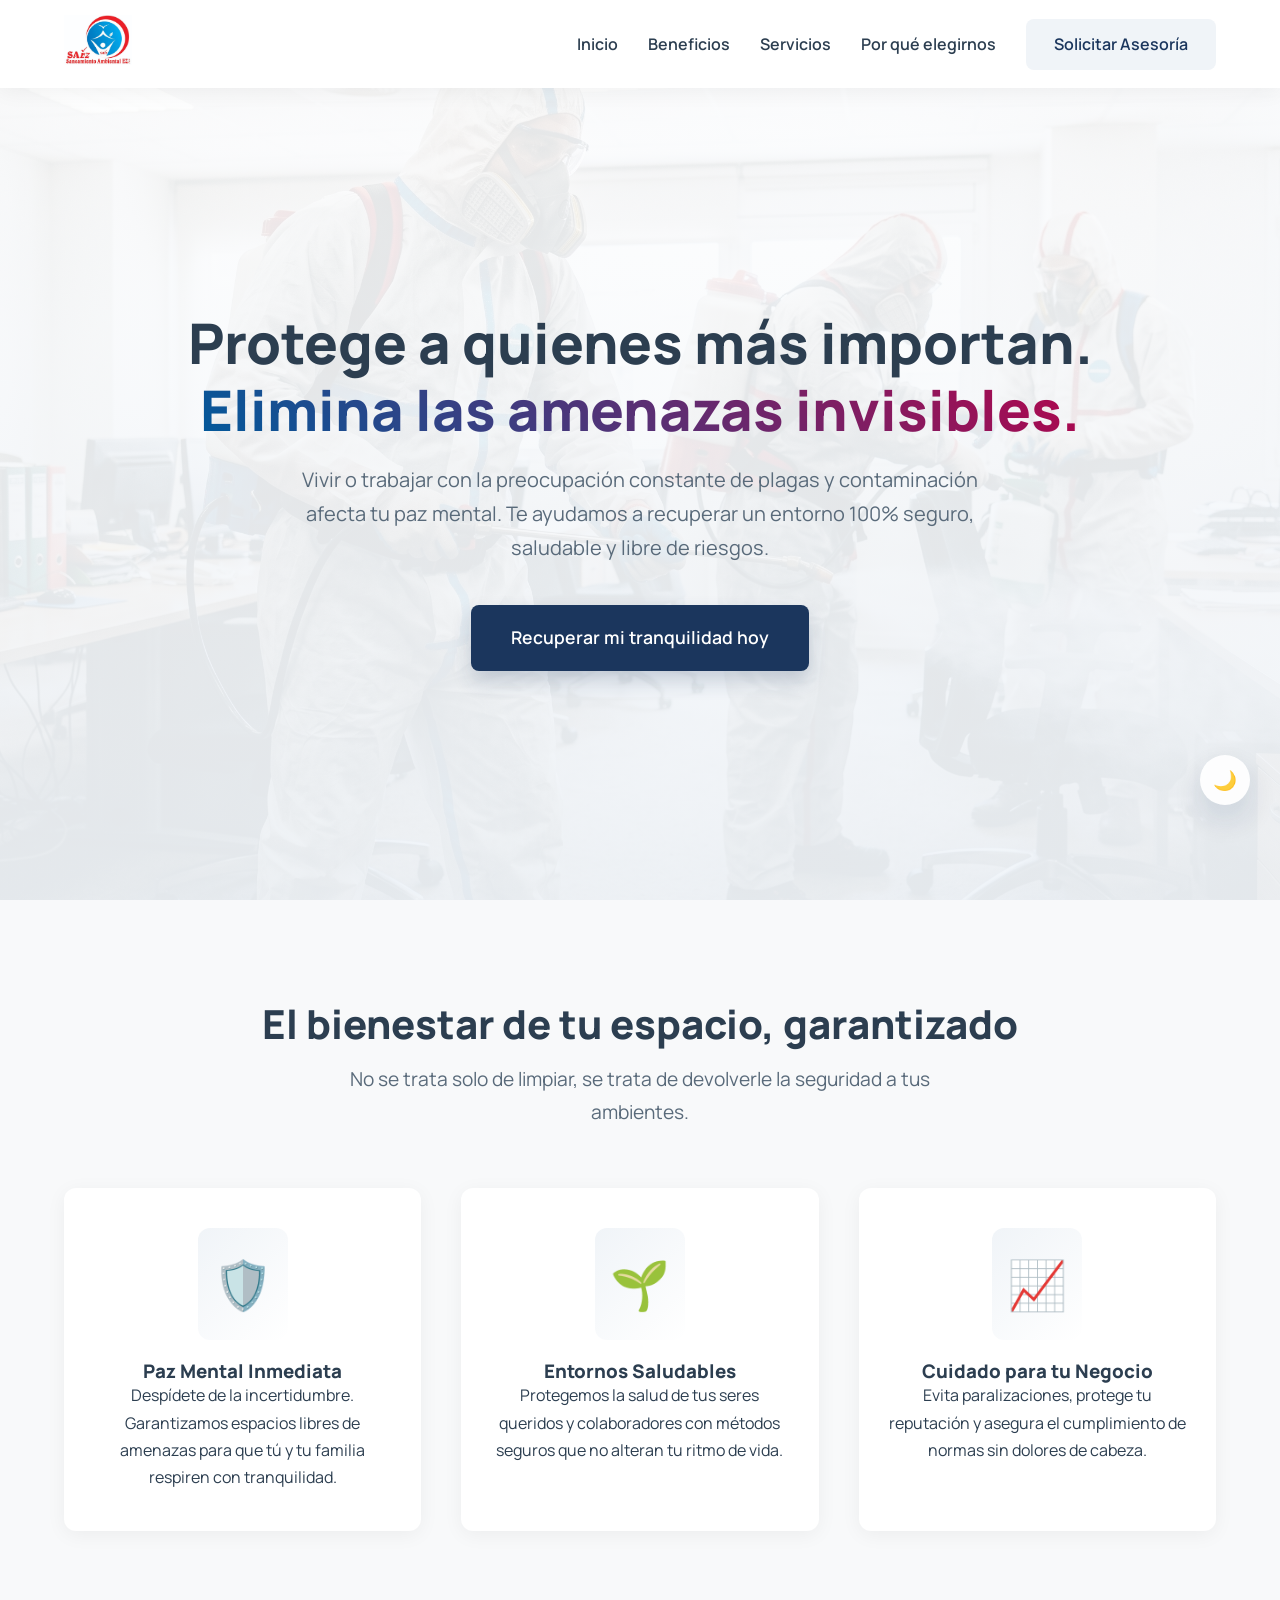
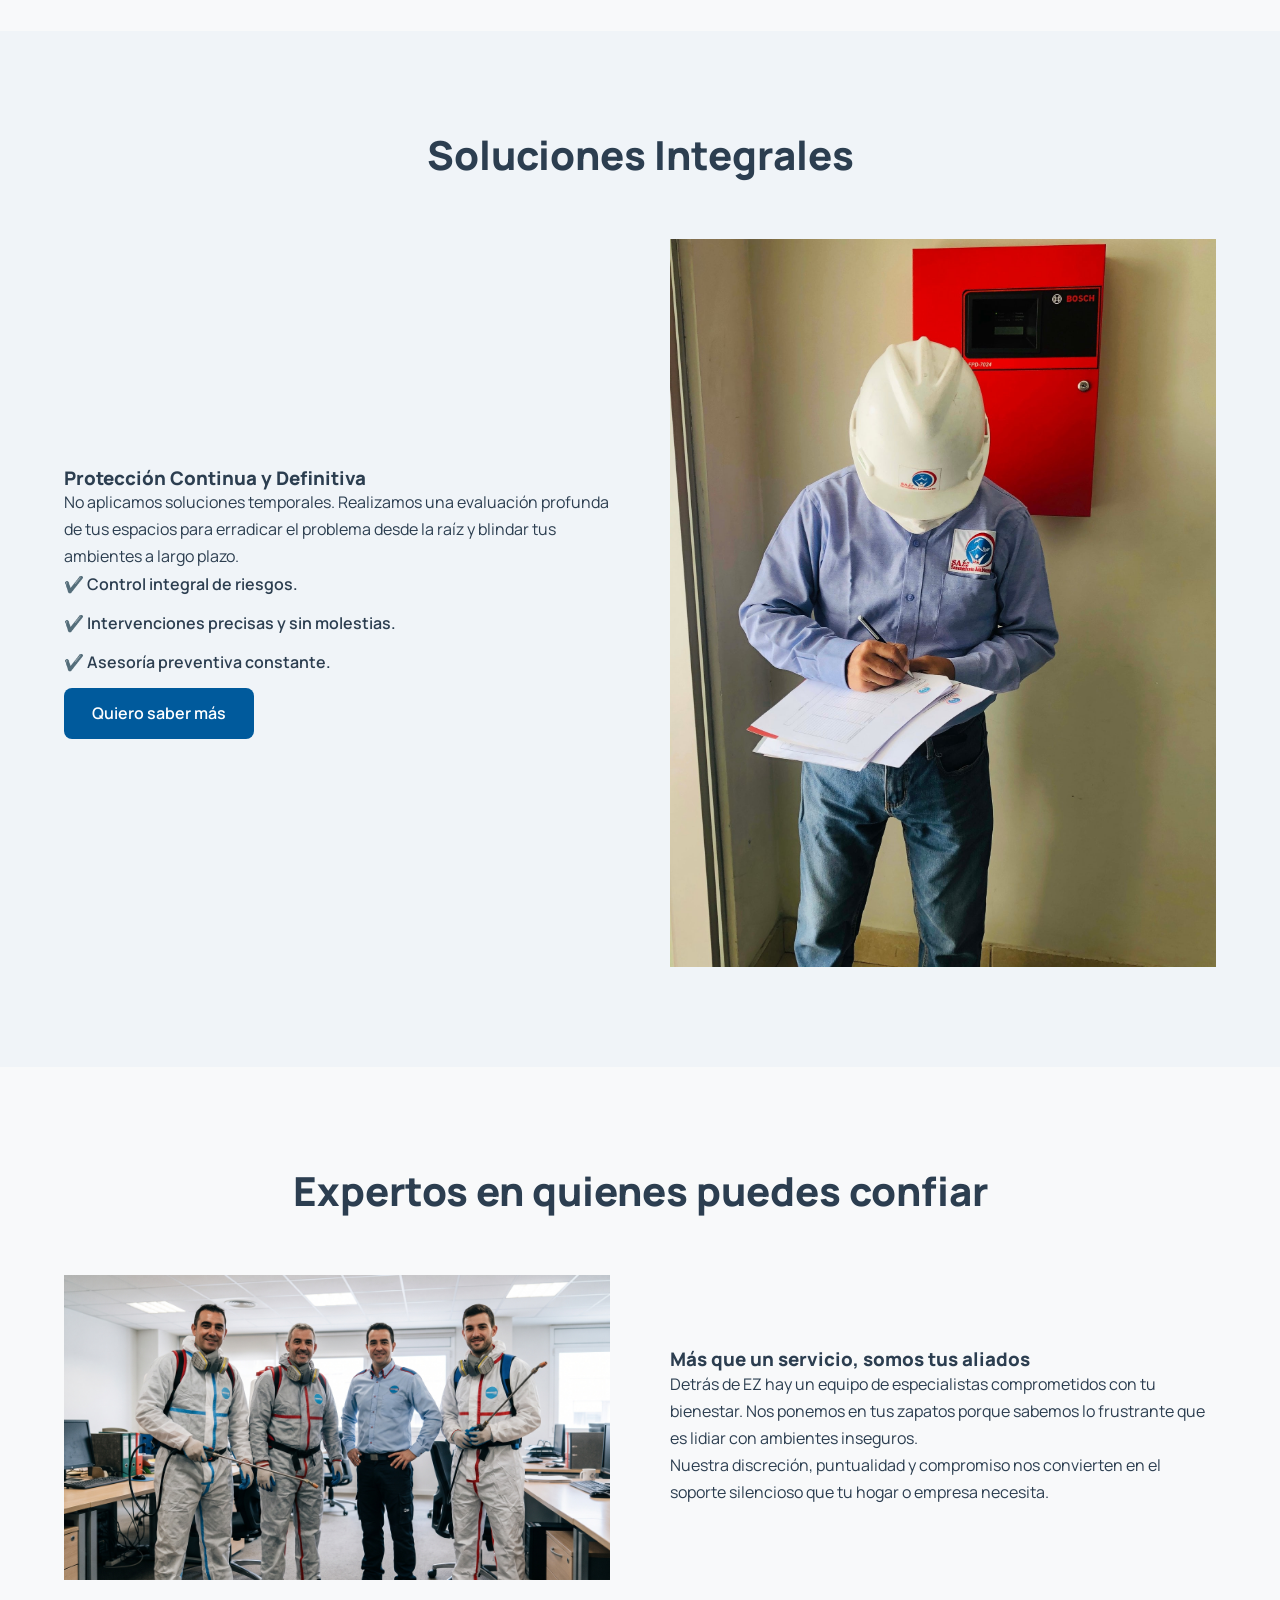
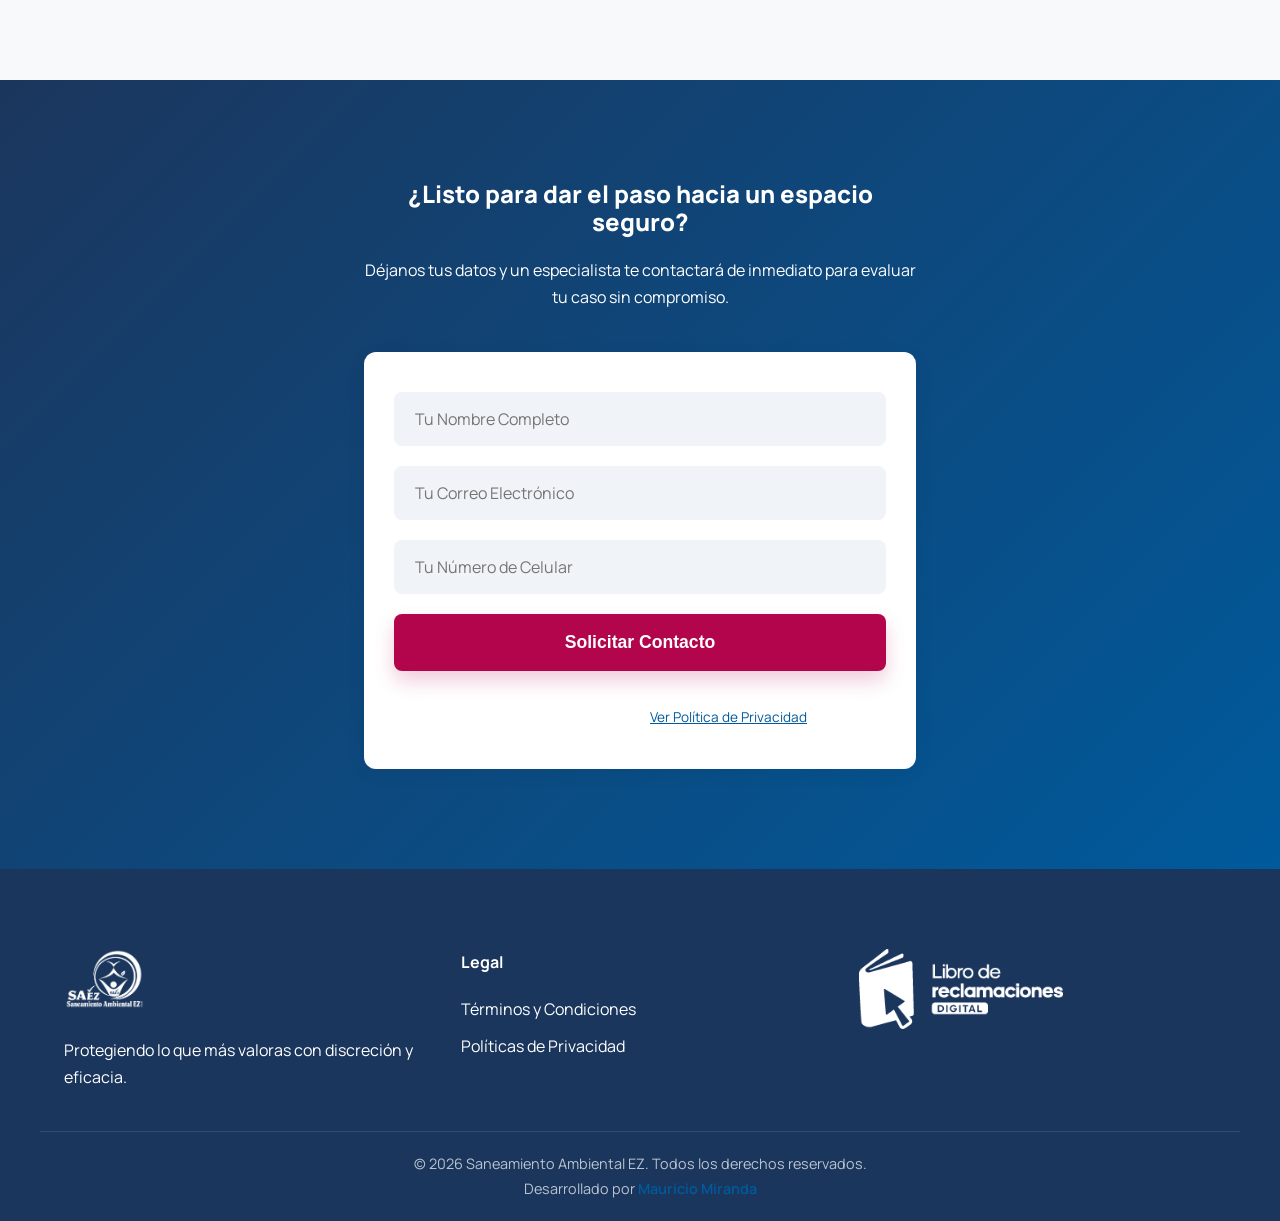
==== index.html @ 0774d2cd "Add files via upload" ====
<!DOCTYPE html>
<html lang="es">
<head>
    <meta charset="UTF-8">
    <meta name="viewport" content="width=device-width, initial-scale=1.0">
    <title>Saneamiento Ambiental EZ | Recupera tu tranquilidad</title>
    <link rel="stylesheet" href="css/styles.css">
    <link href="https://fonts.googleapis.com/css2?family=Manrope:wght@300;400;600;800&display=swap" rel="stylesheet">
</head>
<body>

    <!-- Navegación -->
    <nav class="navbar">
        <div class="nav-container">
            <a href="#inicio" class="logo">
                <img src="assets/img/src-saez-logo_default.png" alt="Saneamiento Ambiental EZ Logo" id="header-logo">
            </a>
            <ul class="nav-links">
                <li><a href="#inicio">Inicio</a></li>
                <li><a href="#beneficios">Beneficios</a></li>
                <li><a href="#servicios">Servicios</a></li>
                <li><a href="#nosotros">Por qué elegirnos</a></li>
                <li><a href="#contacto" class="btn btn-nav">Solicitar Asesoría</a></li>
            </ul>
        </div>
    </nav>

    <!-- Hero Section -->
    <header id="inicio" class="hero section-extended fade-in">
        <div class="hero-content text-center">
            <h1>Protege a quienes más importan.<br><span>Elimina las amenazas invisibles.</span></h1>
            <p>Vivir o trabajar con la preocupación constante de plagas y contaminación afecta tu paz mental. Te ayudamos a recuperar un entorno 100% seguro, saludable y libre de riesgos.</p>
            <a href="#contacto" class="btn btn-primary btn-large">Recuperar mi tranquilidad hoy</a>
        </div>
    </header>

    <!-- Beneficios (Problema a Anhelo) -->
    <section id="beneficios" class="section fade-in">
        <div class="container text-center">
            <h2 class="section-title">El bienestar de tu espacio, garantizado</h2>
            <p class="section-subtitle">No se trata solo de limpiar, se trata de devolverle la seguridad a tus ambientes.</p>
            <div class="grid-3">
                <div class="card card-hover">
                    <div class="card-icon gradient-bg">🛡️</div>
                    <h3>Paz Mental Inmediata</h3>
                    <p>Despídete de la incertidumbre. Garantizamos espacios libres de amenazas para que tú y tu familia respiren con tranquilidad.</p>
                </div>
                <div class="card card-hover">
                    <div class="card-icon gradient-bg">🌱</div>
                    <h3>Entornos Saludables</h3>
                    <p>Protegemos la salud de tus seres queridos y colaboradores con métodos seguros que no alteran tu ritmo de vida.</p>
                </div>
                <div class="card card-hover">
                    <div class="card-icon gradient-bg">📈</div>
                    <h3>Cuidado para tu Negocio</h3>
                    <p>Evita paralizaciones, protege tu reputación y asegura el cumplimiento de normas sin dolores de cabeza.</p>
                </div>
            </div>
        </div>
    </section>

    <!-- Servicios -->
    <section id="servicios" class="section bg-light fade-in">
        <div class="container">
            <h2 class="section-title text-center">Soluciones Integrales</h2>
            <div class="grid-2 align-center">
                <div class="service-text">
                    <h3>Protección Continua y Definitiva</h3>
                    <p>No aplicamos soluciones temporales. Realizamos una evaluación profunda de tus espacios para erradicar el problema desde la raíz y blindar tus ambientes a largo plazo.</p>
                    <ul class="check-list">
                        <li>✔️ Control integral de riesgos.</li>
                        <li>✔️ Intervenciones precisas y sin molestias.</li>
                        <li>✔️ Asesoría preventiva constante.</li>
                    </ul>
                    <a href="#contacto" class="btn btn-secondary">Quiero saber más</a>
                </div>
                <div class="service-image card-hover img-card">
                    <img src="assets/img/servicios-placeholder.jpg" alt="Imagen representativa de entornos seguros">
                </div>
            </div>
        </div>
    </section>

    <!-- Nosotros / Equipo -->
    <section id="nosotros" class="section fade-in">
        <div class="container">
            <h2 class="section-title text-center">Expertos en quienes puedes confiar</h2>
            <div class="grid-2 align-center reverse-mobile">
                <div class="team-image card-hover img-card">
                    <img src="assets/img/equipo-placeholder.jpg" alt="Equipo de expertos EZ">
                </div>
                <div class="team-text">
                    <h3>Más que un servicio, somos tus aliados</h3>
                    <p>Detrás de EZ hay un equipo de especialistas comprometidos con tu bienestar. Nos ponemos en tus zapatos porque sabemos lo frustrante que es lidiar con ambientes inseguros.</p>
                    <p>Nuestra discreción, puntualidad y compromiso nos convierten en el soporte silencioso que tu hogar o empresa necesita.</p>
                </div>
            </div>
        </div>
    </section>

    <!-- Contacto -->
    <section id="contacto" class="section section-extended gradient-primary text-light fade-in">
        <div class="container text-center contact-container">
            <h2>¿Listo para dar el paso hacia un espacio seguro?</h2>
            <p>Déjanos tus datos y un especialista te contactará de inmediato para evaluar tu caso sin compromiso.</p>
            <form class="contact-form card card-hover">
                <input type="text" placeholder="Tu Nombre Completo" required>
                <input type="email" placeholder="Tu Correo Electrónico" required>
                <input type="tel" placeholder="Tu Número de Celular" required>
                <button type="submit" class="btn btn-accent btn-large w-100">Solicitar Contacto</button>
                <p class="form-disclaimer">Tus datos están protegidos. <a href="#" id="open-privacy">Ver Política de Privacidad</a></p>
            </form>
        </div>
    </section>

    <!-- Footer -->
    <footer class="footer section-extended">
        <div class="container footer-grid">
            <div class="footer-brand">
                <img src="assets/img/src-saez-logo_mono.png" alt="Saneamiento Ambiental EZ Logo Mono" class="footer-logo">
                <p>Protegiendo lo que más valoras con discreción y eficacia.</p>
            </div>
            <div class="footer-links">
                <h4>Legal</h4>
                <ul>
                    <li><a href="terminos.html">Términos y Condiciones</a></li>
                    <li><a href="privacidad.html">Políticas de Privacidad</a></li>
                </ul>
            </div>
            <div class="footer-claims">
                <a href="reclamaciones.html">
                    <img src="assets/img/src-libro-reclamaciones-logo.png" alt="Libro de Reclamaciones" class="libro-logo">
                </a>
            </div>
        </div>
        <div class="footer-bottom">
            <p>&copy; 2026 Saneamiento Ambiental EZ. Todos los derechos reservados.</p>
            <p class="developer">Desarrollado por <a href="https://linktr.ee/mau.mibranda" target="_blank">Mauricio Miranda</a></p>
        </div>
    </footer>

    <!-- Controles flotantes -->
    <div class="floating-controls">
        <button id="theme-toggle" class="float-btn" title="Cambiar modo oscuro/claro">🌙</button>
        <button id="scroll-top" class="float-btn" title="Volver arriba">⬆️</button>
    </div>

    <!-- Modal Privacidad -->
    <div id="privacy-modal" class="modal">
        <div class="modal-content card">
            <span class="close-modal">&times;</span>
            <h2>Uso de Datos Personales</h2>
            <p>En cumplimiento de la Ley N° 29733, Ley de Protección de Datos Personales, te informamos que los datos suministrados en esta web serán tratados con absoluta confidencialidad y utilizados exclusivamente para gestionar tu solicitud de servicio, contactarte y brindarte asesoría relacionada con nuestros servicios de saneamiento.</p>
            <p>No compartiremos tu información con terceros sin tu consentimiento.</p>
            <button class="btn btn-primary close-modal-btn">Entendido</button>
        </div>
    </div>

    <script src="js/script.js"></script>
</body>
</html>
---- css/styles.css ----
/* Variables (Arquitectura y Espacios) */
:root {
    --primary: #1B365D;
    --secondary: #005A9C;
    --accent: #B2054C;
    
    --bg-body: #F8F9FA;
    --bg-surface: #FFFFFF;
    --bg-light: #F0F4F8;
    
    --text-main: #2C3E50;
    --text-muted: #596A7A;
    --text-light: #FFFFFF;
    
    --shadow-soft: 0 4px 20px rgba(0, 0, 0, 0.05);
    --shadow-hover: 0 15px 35px rgba(27, 54, 93, 0.15);
    
    --radius: 12px;
    --transition: all 0.3s cubic-bezier(0.25, 0.8, 0.25, 1);
}

/* Modo Oscuro */
body.dark-theme {
    --bg-body: #0B192C;
    --bg-surface: #122846;
    --bg-light: #061121;
    
    --text-main: #E2E8F0;
    --text-muted: #A0AAB2;
    
    --shadow-soft: 0 4px 20px rgba(0, 0, 0, 0.3);
    --shadow-hover: 0 15px 35px rgba(0, 90, 156, 0.2);
}

/* Base */
* {
    margin: 0;
    padding: 0;
    box-sizing: border-box;
}

body {
    font-family: 'Manrope', sans-serif;
    background-color: var(--bg-body);
    color: var(--text-main);
    line-height: 1.7;
    scroll-behavior: smooth;
    transition: background-color var(--transition), color var(--transition);
}

a { text-decoration: none; color: inherit; }
ul { list-style: none; }

/* Tipografía */
h1, h2, h3 { color: var(--text-main); font-weight: 800; line-height: 1.2; }
body.dark-theme h1, body.dark-theme h2, body.dark-theme h3 { color: var(--text-light); }

.text-center { text-align: center; }
.text-light h2, .text-light p { color: var(--text-light); }
.mt-4 { margin-top: 2rem; }

/* Layout y Espacios (Estilo arquitectónico) */
.container {
    max-width: 1200px;
    margin: 0 auto;
    padding: 0 24px;
}
.section { padding: 100px 0; }
.section-extended { width: 100%; }

/* Grid Systems */
.grid-3 { display: grid; grid-template-columns: repeat(auto-fit, minmax(300px, 1fr)); gap: 40px; margin-top: 60px; }
.grid-2 { display: grid; grid-template-columns: 1fr 1fr; gap: 60px; margin-top: 60px; }
.align-center { align-items: center; }

/* Componentes */
.card {
    background: var(--bg-surface);
    border-radius: var(--radius);
    padding: 40px 30px;
    box-shadow: var(--shadow-soft);
    border: none; /* No outlined boxes */
    transition: var(--transition);
}
.card-hover:hover { box-shadow: var(--shadow-hover); transform: translateY(-5px); }

.img-card { padding: 0; overflow: hidden; }
.img-card img { width: 100%; height: 100%; object-fit: cover; display: block; transition: transform 0.5s ease; }
.img-card:hover img { transform: scale(1.05); }

/* Navegación */
.navbar {
    position: fixed;
    top: 0; left: 0; right: 0;
    background: var(--bg-surface);
    box-shadow: var(--shadow-soft);
    z-index: 1000;
    transition: var(--transition);
    padding: 15px 0;
}
.navbar.relative-nav { position: relative; box-shadow: none; border-bottom: 1px solid rgba(0,0,0,0.05); }
body.dark-theme .navbar.relative-nav { border-bottom: 1px solid rgba(255,255,255,0.05); }

.nav-container {
    max-width: 1200px;
    margin: 0 auto;
    padding: 0 24px;
    display: flex;
    justify-content: space-between;
    align-items: center;
}
.logo img { height: 50px; transition: var(--transition); }
.nav-links { display: flex; align-items: center; gap: 30px; font-weight: 600; }
.nav-links a:hover { color: var(--secondary); }

/* Botones */
.btn {
    display: inline-block;
    padding: 12px 28px;
    border-radius: 8px;
    font-weight: 600;
    cursor: pointer;
    border: none;
    transition: var(--transition);
    text-align: center;
}
.btn-large { padding: 18px 40px; font-size: 1.1rem; }
.btn-primary { background: var(--primary); color: white; box-shadow: 0 10px 20px rgba(27, 54, 93, 0.2); }
.btn-secondary { background: var(--secondary); color: white; }
.btn-accent { background: var(--accent); color: white; box-shadow: 0 10px 20px rgba(178, 5, 76, 0.2); }
.btn-nav { background: var(--bg-light); color: var(--primary); }

.btn:hover { transform: translateY(-2px); box-shadow: var(--shadow-hover); filter: brightness(1.1); }
.w-100 { width: 100%; }

/* Degradados */
.gradient-primary { background: linear-gradient(135deg, var(--primary) 0%, var(--secondary) 100%); }
.gradient-bg { background: linear-gradient(135deg, var(--bg-light) 0%, var(--bg-surface) 100%); }
body.dark-theme .gradient-primary { background: linear-gradient(135deg, #05101E 0%, var(--primary) 100%); }

/* Hero */
.hero {
    min-height: 100vh;
    display: flex;
    align-items: center;
    justify-content: center;
    padding-top: 80px;
    background: linear-gradient(rgba(255,255,255,0.9), rgba(240,244,248,0.95)), url('../assets/img/hero-bg.jpg') center/cover;
}
body.dark-theme .hero {
    background: linear-gradient(rgba(11,25,44,0.9), rgba(6,17,33,0.95)), url('../assets/img/hero-bg.jpg') center/cover;
}
.hero-content h1 { font-size: 3.5rem; margin-bottom: 20px; }
.hero-content h1 span { color: var(--secondary); background: -webkit-linear-gradient(45deg, var(--secondary), var(--accent)); -webkit-background-clip: text; -webkit-text-fill-color: transparent; }
.hero-content p { font-size: 1.25rem; max-width: 700px; margin: 0 auto 40px auto; color: var(--text-muted); }

/* Utilidades varias */
.section-title { font-size: 2.5rem; margin-bottom: 15px; }
.section-subtitle { font-size: 1.2rem; color: var(--text-muted); max-width: 600px; margin: 0 auto; }
.bg-light { background-color: var(--bg-light); }

.card-icon { font-size: 3rem; margin-bottom: 20px; display: inline-block; padding: 15px; border-radius: 12px; }
.check-list li { margin-bottom: 12px; font-weight: 600; color: var(--text-main); }

/* Contact Form */
.contact-container { max-width: 600px; margin: 0 auto; }
.contact-container h2 { margin-bottom: 20px; }
.contact-container p { margin-bottom: 40px; }
.contact-form { display: flex; flex-direction: column; gap: 20px; }
input, select, textarea {
    width: 100%; padding: 15px 20px;
    border: 1px solid transparent; border-radius: 8px;
    background: var(--bg-light); color: var(--text-main);
    font-family: inherit; font-size: 1rem;
    transition: var(--transition);
}
input:focus, select:focus, textarea:focus { outline: none; border-color: var(--secondary); background: var(--bg-surface); box-shadow: 0 0 0 4px rgba(0,90,156,0.1); }
.form-disclaimer { font-size: 0.85rem; color: var(--text-muted); margin-top: 15px !important; margin-bottom: 0 !important; }
.form-disclaimer a { color: var(--secondary); text-decoration: underline; }

/* Formularios Específicos */
.claim-form { max-width: 800px; margin: 0 auto; }
.form-grid { display: grid; grid-template-columns: 1fr 1fr; gap: 20px; margin-bottom: 30px; }
.full-width { grid-column: 1 / -1; }
.radio-label { display: flex; align-items: center; gap: 10px; cursor: pointer; }
.radio-label input { width: auto; }

/* Footer */
.footer { background-color: var(--primary); color: white; padding: 80px 0 20px 0; }
body.dark-theme .footer { background-color: #05101E; }
.footer-grid { display: grid; grid-template-columns: repeat(auto-fit, minmax(250px, 1fr)); gap: 40px; border-bottom: 1px solid rgba(255,255,255,0.1); padding-bottom: 40px; margin-bottom: 20px; }
.footer-logo { max-height: 60px; margin-bottom: 20px; filter: brightness(0) invert(1); } /* Fuerzo el monocromático a blanco si es necesario o uso el provisto */
.libro-logo { max-height: 80px; transition: var(--transition); }
.libro-logo:hover { transform: scale(1.05); }
.footer-links h4 { margin-bottom: 20px; color: white; }
.footer-links ul li { margin-bottom: 10px; }
.footer-links a:hover { color: var(--accent); }
.footer-bottom { text-align: center; font-size: 0.9rem; color: rgba(255,255,255,0.7); }
.developer a { color: var(--secondary); font-weight: 600; }
.developer a:hover { color: white; }

/* Botones flotantes */
.floating-controls { position: fixed; bottom: 30px; right: 30px; display: flex; flex-direction: column; gap: 15px; z-index: 1001; }
.float-btn { width: 50px; height: 50px; border-radius: 50%; border: none; background: var(--bg-surface); color: var(--text-main); font-size: 1.2rem; cursor: pointer; box-shadow: var(--shadow-hover); transition: var(--transition); display: flex; align-items: center; justify-content: center; opacity: 0.9; }
.float-btn:hover { opacity: 1; transform: scale(1.1); background: var(--secondary); color: white; }
#scroll-top { opacity: 0; pointer-events: none; }
#scroll-top.visible { opacity: 0.9; pointer-events: auto; }

/* Modal */
.modal { display: none; position: fixed; top: 0; left: 0; width: 100%; height: 100%; background: rgba(0,0,0,0.6); z-index: 2000; align-items: center; justify-content: center; backdrop-filter: blur(5px); }
.modal.active { display: flex; animation: fadeIn 0.3s ease; }
.modal-content { position: relative; max-width: 600px; width: 90%; margin: 20px; }
.close-modal { position: absolute; top: 20px; right: 25px; font-size: 1.5rem; font-weight: bold; cursor: pointer; color: var(--text-muted); transition: var(--transition); }
.close-modal:hover { color: var(--accent); }
.modal-content h2 { margin-bottom: 15px; }
.modal-content p { margin-bottom: 15px; font-size: 0.95rem; }
.close-modal-btn { margin-top: 15px; }

/* Animaciones */
.fade-in { opacity: 0; transform: translateY(30px); transition: opacity 0.8s ease, transform 0.8s ease; }
.fade-in.visible { opacity: 1; transform: translateY(0); }
@keyframes fadeIn { from { opacity: 0; } to { opacity: 1; } }

/* Legal Content */
.legal-content h1 { margin-bottom: 10px; }
.legal-content > p:first-of-type { color: var(--text-muted); margin-bottom: 40px; }
.legal-content h3 { margin: 30px 0 15px 0; color: var(--secondary); }
.legal-content p { margin-bottom: 15px; }

/* Responsive */
@media (max-width: 768px) {
    .nav-links { display: none; } /* En un escenario real llevaría menú hamburguesa */
    .hero-content h1 { font-size: 2.5rem; }
    .grid-2, .grid-3 { grid-template-columns: 1fr; gap: 40px; }
    .reverse-mobile { display: flex; flex-direction: column-reverse; }
    .section { padding: 60px 0; }
    .form-grid { grid-template-columns: 1fr; }
}
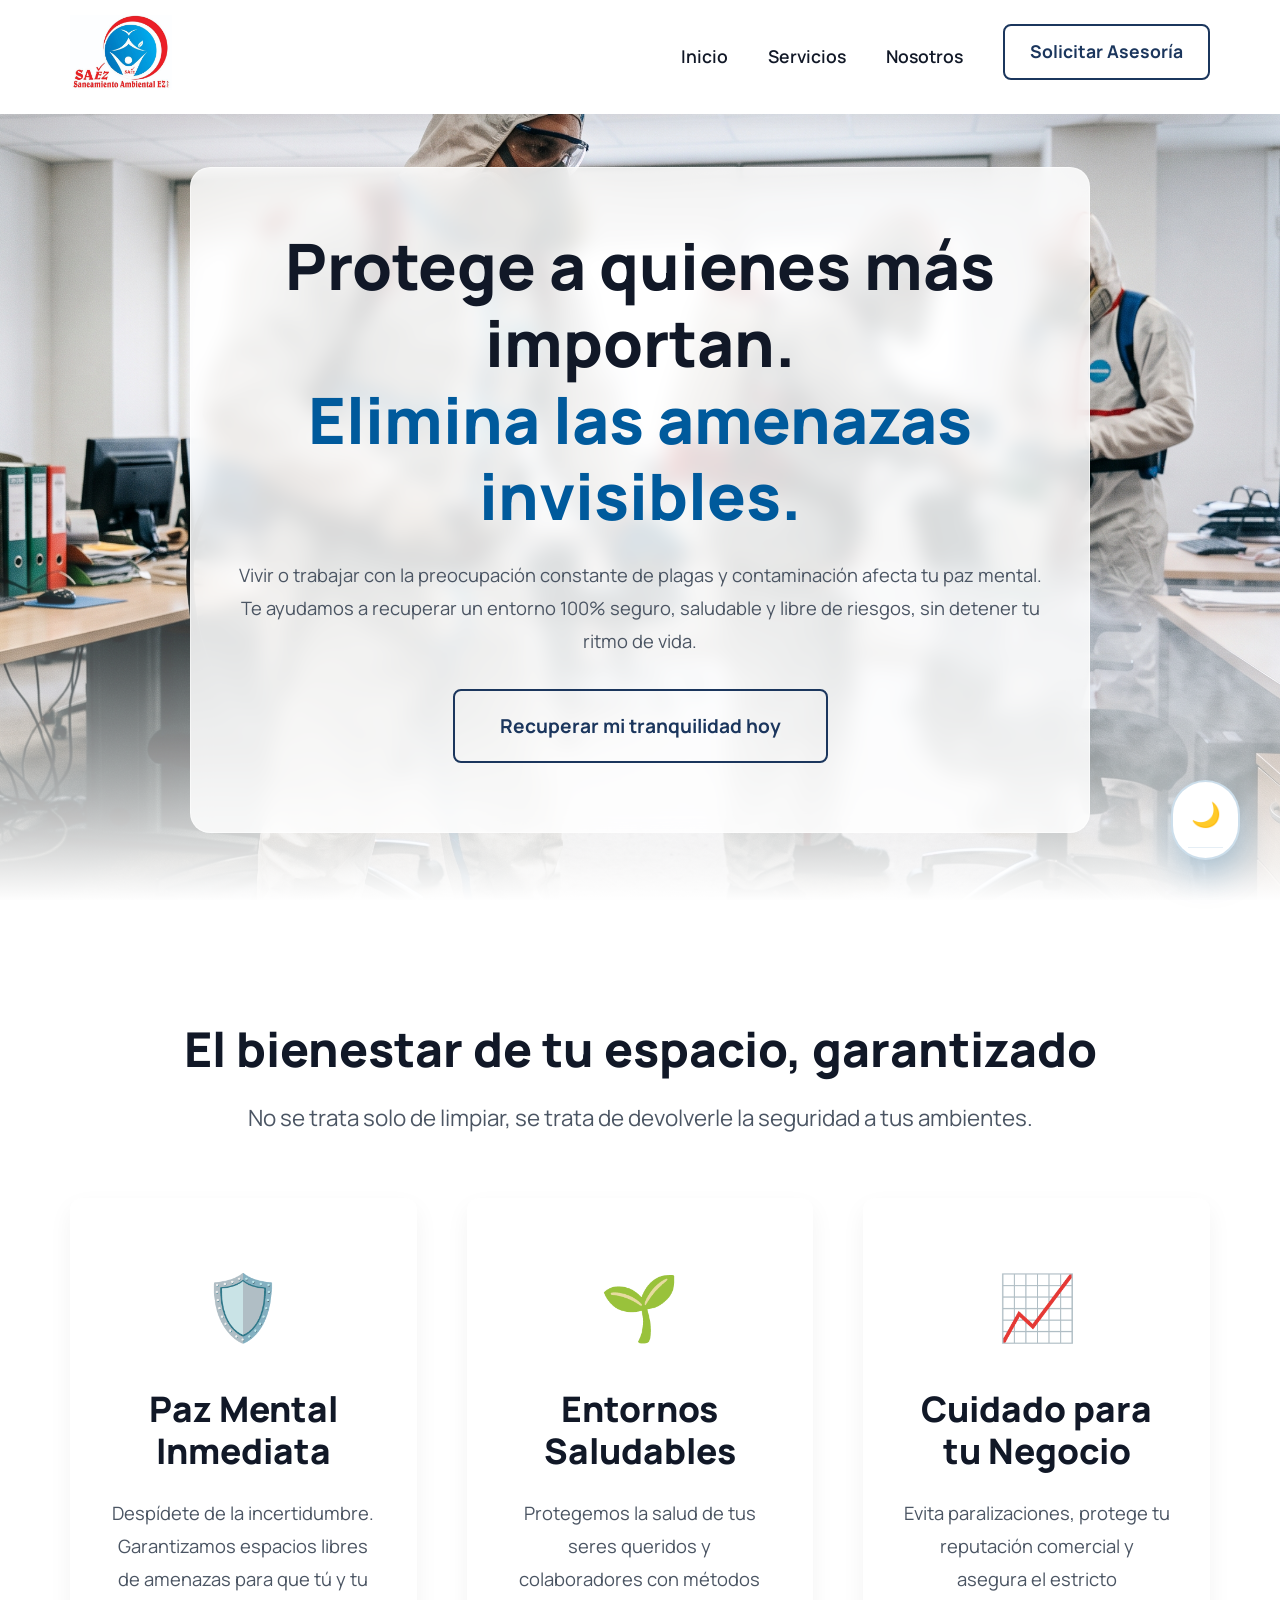
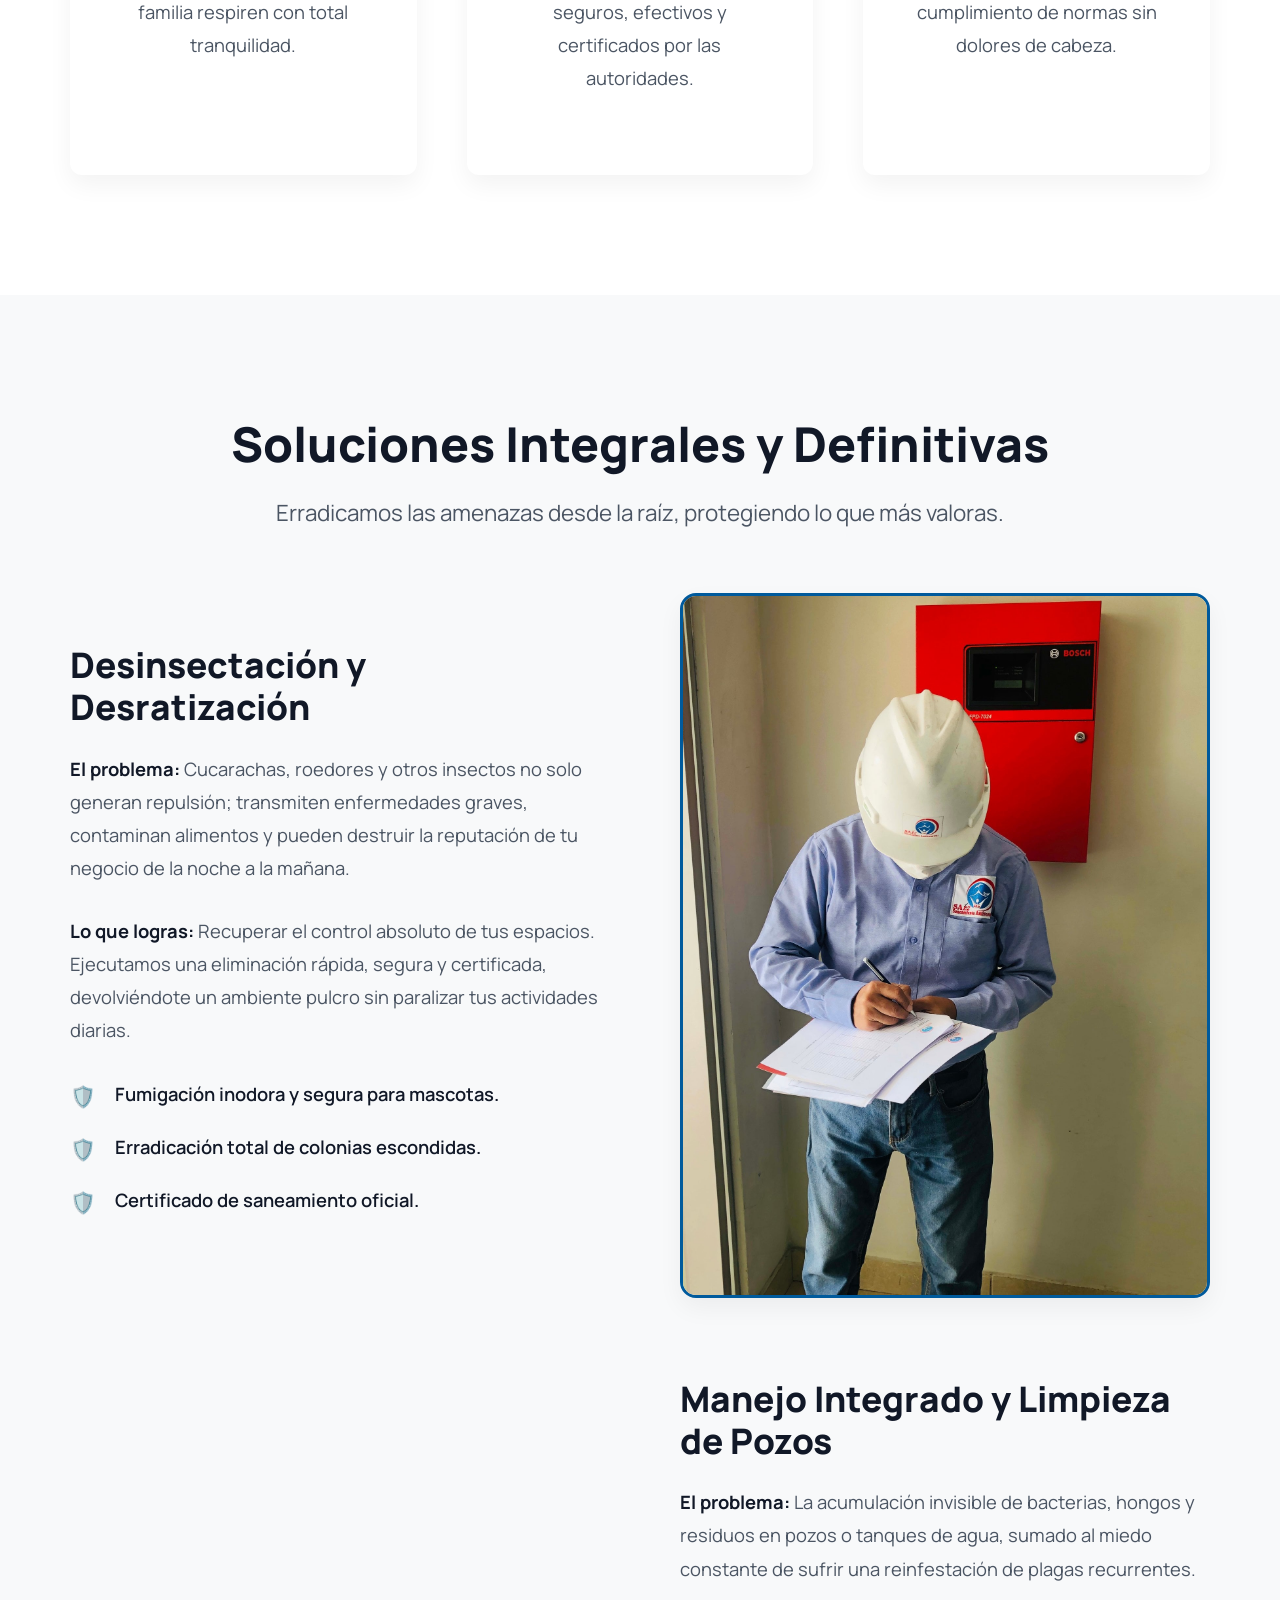
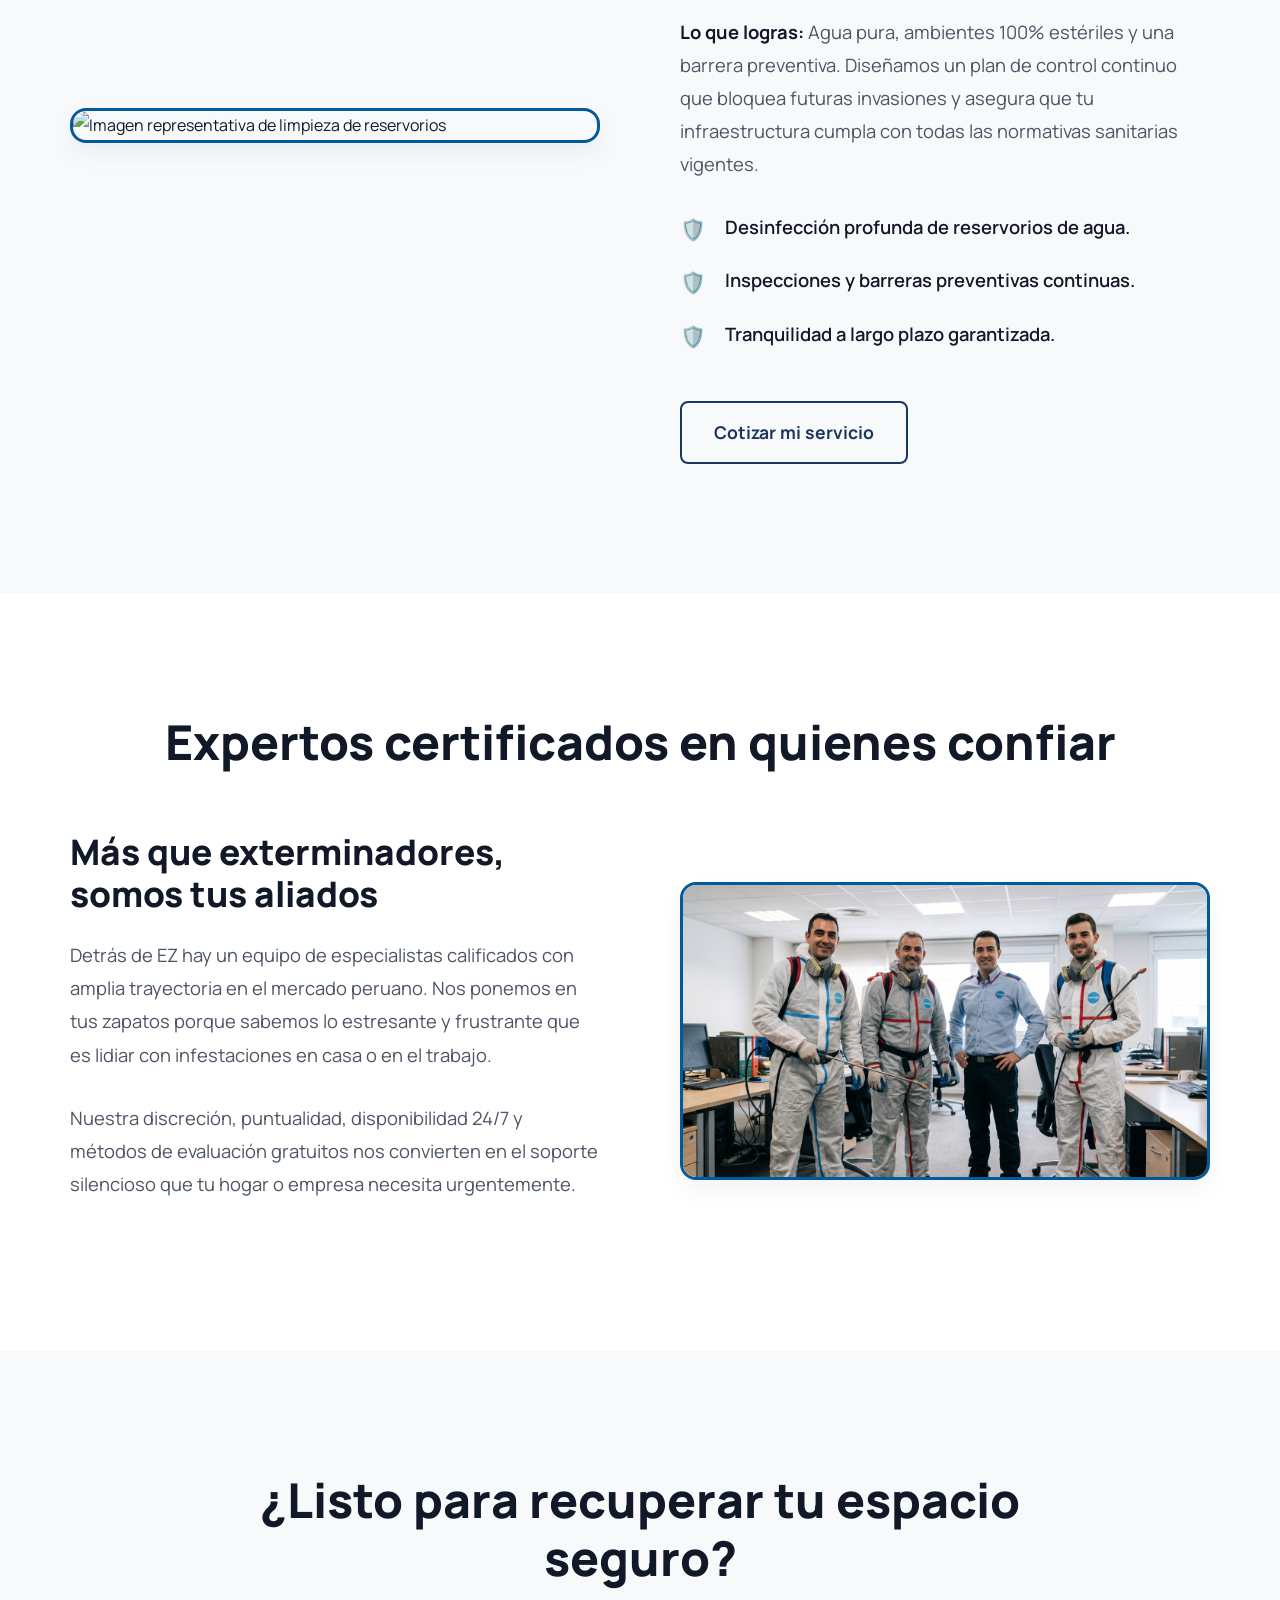
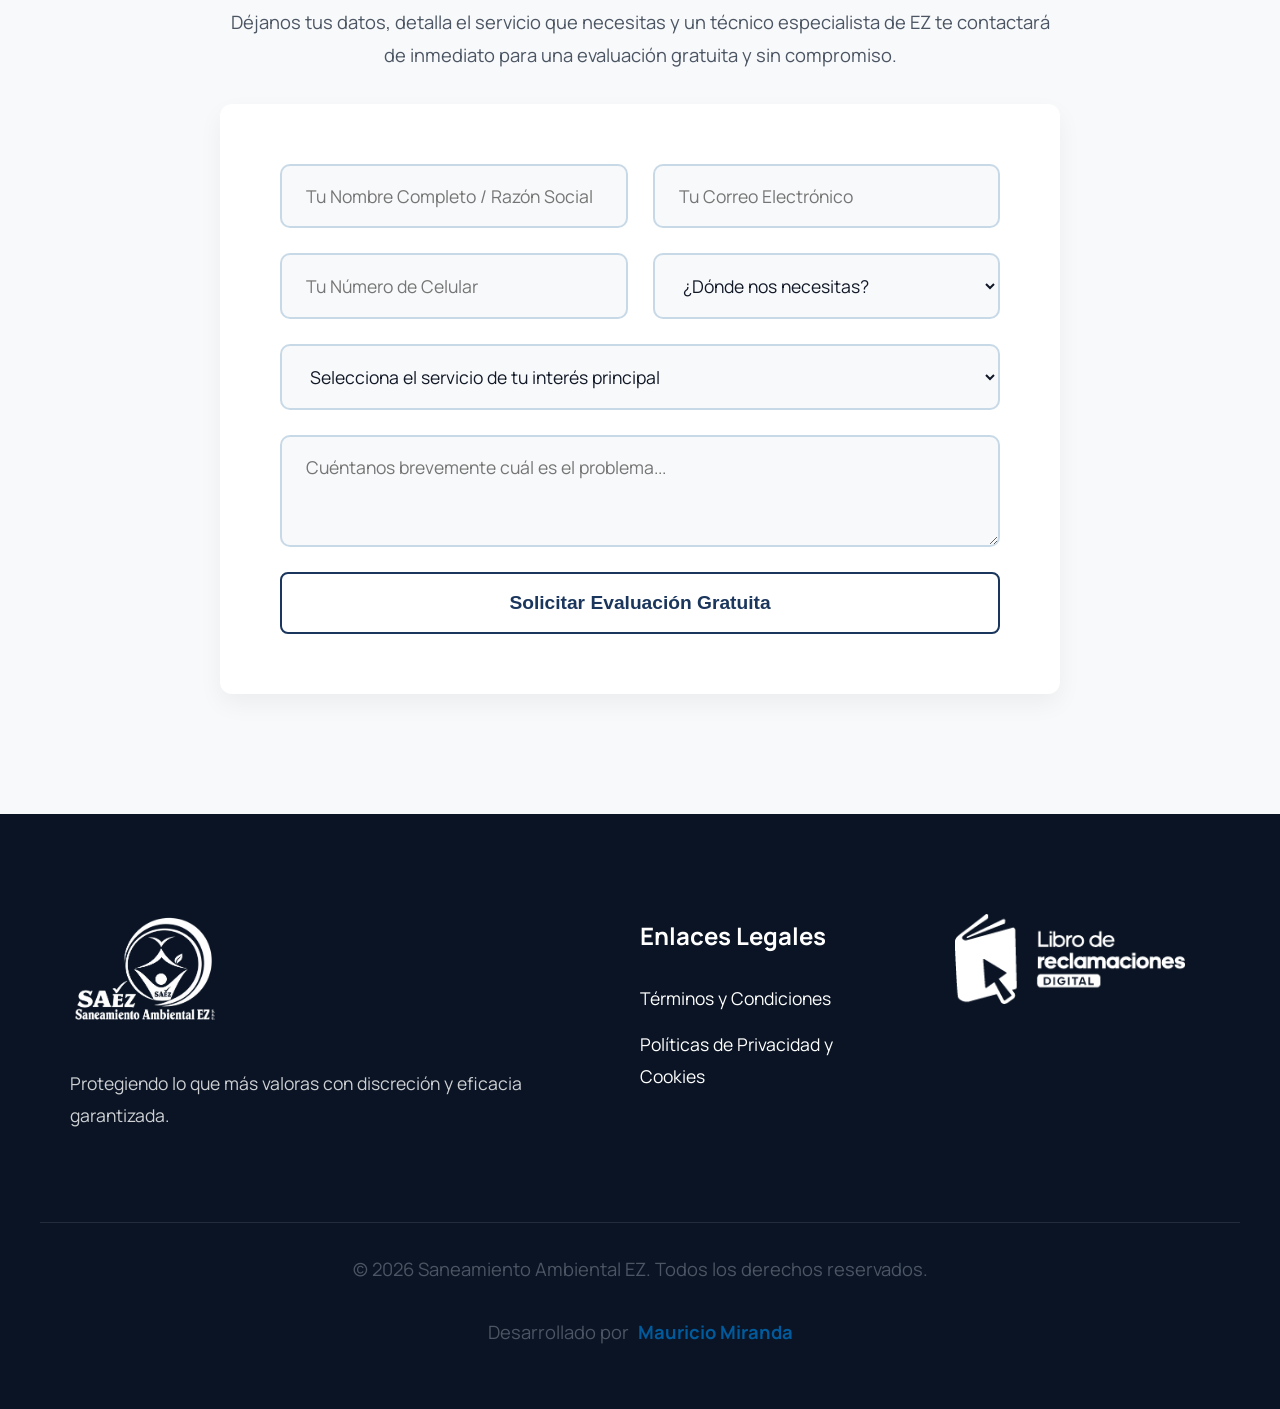
==== commit 24fac36f: "Add files via upload" ====
--- a/index.html
+++ b/index.html
@@ -17,9 +17,8 @@
             </a>
             <ul class="nav-links">
                 <li><a href="#inicio">Inicio</a></li>
-                <li><a href="#beneficios">Beneficios</a></li>
                 <li><a href="#servicios">Servicios</a></li>
-                <li><a href="#nosotros">Por qué elegirnos</a></li>
+                <li><a href="#nosotros">Nosotros</a></li>
                 <li><a href="#contacto" class="btn btn-nav">Solicitar Asesoría</a></li>
             </ul>
         </div>
@@ -29,7 +28,7 @@
     <header id="inicio" class="hero section-extended fade-in">
         <div class="hero-content text-center">
             <h1>Protege a quienes más importan.<br><span>Elimina las amenazas invisibles.</span></h1>
-            <p>Vivir o trabajar con la preocupación constante de plagas y contaminación afecta tu paz mental. Te ayudamos a recuperar un entorno 100% seguro, saludable y libre de riesgos.</p>
+            <p>Vivir o trabajar con la preocupación constante de plagas y contaminación afecta tu paz mental. Te ayudamos a recuperar un entorno 100% seguro, saludable y libre de riesgos, sin detener tu ritmo de vida.</p>
             <a href="#contacto" class="btn btn-primary btn-large">Recuperar mi tranquilidad hoy</a>
         </div>
     </header>
@@ -41,41 +40,60 @@
             <p class="section-subtitle">No se trata solo de limpiar, se trata de devolverle la seguridad a tus ambientes.</p>
             <div class="grid-3">
                 <div class="card card-hover">
-                    <div class="card-icon gradient-bg">🛡️</div>
+                    <div class="card-icon">🛡️</div>
                     <h3>Paz Mental Inmediata</h3>
-                    <p>Despídete de la incertidumbre. Garantizamos espacios libres de amenazas para que tú y tu familia respiren con tranquilidad.</p>
+                    <p>Despídete de la incertidumbre. Garantizamos espacios libres de amenazas para que tú y tu familia respiren con total tranquilidad.</p>
                 </div>
                 <div class="card card-hover">
-                    <div class="card-icon gradient-bg">🌱</div>
+                    <div class="card-icon">🌱</div>
                     <h3>Entornos Saludables</h3>
-                    <p>Protegemos la salud de tus seres queridos y colaboradores con métodos seguros que no alteran tu ritmo de vida.</p>
+                    <p>Protegemos la salud de tus seres queridos y colaboradores con métodos seguros, efectivos y certificados por las autoridades.</p>
                 </div>
                 <div class="card card-hover">
-                    <div class="card-icon gradient-bg">📈</div>
+                    <div class="card-icon">📈</div>
                     <h3>Cuidado para tu Negocio</h3>
-                    <p>Evita paralizaciones, protege tu reputación y asegura el cumplimiento de normas sin dolores de cabeza.</p>
+                    <p>Evita paralizaciones, protege tu reputación comercial y asegura el estricto cumplimiento de normas sin dolores de cabeza.</p>
                 </div>
             </div>
         </div>
     </section>
 
-    <!-- Servicios -->
+    <!-- Servicios Reescritos -->
     <section id="servicios" class="section bg-light fade-in">
         <div class="container">
-            <h2 class="section-title text-center">Soluciones Integrales</h2>
+            <h2 class="section-title text-center">Soluciones Integrales y Definitivas</h2>
+            <p class="section-subtitle text-center" style="margin-bottom: 3rem;">Erradicamos las amenazas desde la raíz, protegiendo lo que más valoras.</p>
+            
             <div class="grid-2 align-center">
                 <div class="service-text">
-                    <h3>Protección Continua y Definitiva</h3>
-                    <p>No aplicamos soluciones temporales. Realizamos una evaluación profunda de tus espacios para erradicar el problema desde la raíz y blindar tus ambientes a largo plazo.</p>
+                    <h3>Desinsectación y Desratización</h3>
+                    <p><strong>El problema:</strong> Cucarachas, roedores y otros insectos no solo generan repulsión; transmiten enfermedades graves, contaminan alimentos y pueden destruir la reputación de tu negocio de la noche a la mañana.</p>
+                    <p><strong>Lo que logras:</strong> Recuperar el control absoluto de tus espacios. Ejecutamos una eliminación rápida, segura y certificada, devolviéndote un ambiente pulcro sin paralizar tus actividades diarias.</p>
                     <ul class="check-list">
-                        <li>✔️ Control integral de riesgos.</li>
-                        <li>✔️ Intervenciones precisas y sin molestias.</li>
-                        <li>✔️ Asesoría preventiva constante.</li>
+                        <li>Fumigación inodora y segura para mascotas.</li>
+                        <li>Erradicación total de colonias escondidas.</li>
+                        <li>Certificado de saneamiento oficial.</li>
                     </ul>
-                    <a href="#contacto" class="btn btn-secondary">Quiero saber más</a>
                 </div>
-                <div class="service-image card-hover img-card">
-                    <img src="assets/img/servicios-placeholder.jpg" alt="Imagen representativa de entornos seguros">
+                <div class="service-image img-card">
+                    <img src="assets/img/servicios-placeholder.jpg" alt="Imagen representativa de control de plagas">
+                </div>
+            </div>
+
+            <div class="grid-2 align-center reverse-mobile" style="margin-top: 80px;">
+                <div class="service-image img-card">
+                    <img src="assets/img/pozos-placeholder.jpg" alt="Imagen representativa de limpieza de reservorios">
+                </div>
+                <div class="service-text">
+                    <h3>Manejo Integrado y Limpieza de Pozos</h3>
+                    <p><strong>El problema:</strong> La acumulación invisible de bacterias, hongos y residuos en pozos o tanques de agua, sumado al miedo constante de sufrir una reinfestación de plagas recurrentes.</p>
+                    <p><strong>Lo que logras:</strong> Agua pura, ambientes 100% estériles y una barrera preventiva. Diseñamos un plan de control continuo que bloquea futuras invasiones y asegura que tu infraestructura cumpla con todas las normativas sanitarias vigentes.</p>
+                    <ul class="check-list">
+                        <li>Desinfección profunda de reservorios de agua.</li>
+                        <li>Inspecciones y barreras preventivas continuas.</li>
+                        <li>Tranquilidad a largo plazo garantizada.</li>
+                    </ul>
+                    <a href="#contacto" class="btn btn-primary" style="margin-top: 20px;">Cotizar mi servicio</a>
                 </div>
             </div>
         </div>
@@ -84,31 +102,46 @@
     <!-- Nosotros / Equipo -->
     <section id="nosotros" class="section fade-in">
         <div class="container">
-            <h2 class="section-title text-center">Expertos en quienes puedes confiar</h2>
-            <div class="grid-2 align-center reverse-mobile">
-                <div class="team-image card-hover img-card">
-                    <img src="assets/img/equipo-placeholder.jpg" alt="Equipo de expertos EZ">
+            <h2 class="section-title text-center">Expertos certificados en quienes confiar</h2>
+            <div class="grid-2 align-center">
+                <div class="team-text">
+                    <h3>Más que exterminadores, somos tus aliados</h3>
+                    <p>Detrás de EZ hay un equipo de especialistas calificados con amplia trayectoria en el mercado peruano. Nos ponemos en tus zapatos porque sabemos lo estresante y frustrante que es lidiar con infestaciones en casa o en el trabajo.</p>
+                    <p>Nuestra discreción, puntualidad, disponibilidad 24/7 y métodos de evaluación gratuitos nos convierten en el soporte silencioso que tu hogar o empresa necesita urgentemente.</p>
                 </div>
-                <div class="team-text">
-                    <h3>Más que un servicio, somos tus aliados</h3>
-                    <p>Detrás de EZ hay un equipo de especialistas comprometidos con tu bienestar. Nos ponemos en tus zapatos porque sabemos lo frustrante que es lidiar con ambientes inseguros.</p>
-                    <p>Nuestra discreción, puntualidad y compromiso nos convierten en el soporte silencioso que tu hogar o empresa necesita.</p>
+                <div class="team-image img-card">
+                    <img src="assets/img/equipo-placeholder.jpg" alt="Equipo de técnicos EZ">
                 </div>
             </div>
         </div>
     </section>
 
     <!-- Contacto -->
-    <section id="contacto" class="section section-extended gradient-primary text-light fade-in">
+    <section id="contacto" class="section section-extended bg-light fade-in">
         <div class="container text-center contact-container">
-            <h2>¿Listo para dar el paso hacia un espacio seguro?</h2>
-            <p>Déjanos tus datos y un especialista te contactará de inmediato para evaluar tu caso sin compromiso.</p>
-            <form class="contact-form card card-hover">
-                <input type="text" placeholder="Tu Nombre Completo" required>
-                <input type="email" placeholder="Tu Correo Electrónico" required>
-                <input type="tel" placeholder="Tu Número de Celular" required>
-                <button type="submit" class="btn btn-accent btn-large w-100">Solicitar Contacto</button>
-                <p class="form-disclaimer">Tus datos están protegidos. <a href="#" id="open-privacy">Ver Política de Privacidad</a></p>
+            <h2 class="section-title">¿Listo para recuperar tu espacio seguro?</h2>
+            <p style="margin-bottom: 2rem;">Déjanos tus datos, detalla el servicio que necesitas y un técnico especialista de EZ te contactará de inmediato para una evaluación gratuita y sin compromiso.</p>
+            <form class="contact-form card">
+                <div class="form-grid">
+                    <input type="text" placeholder="Tu Nombre Completo / Razón Social" required>
+                    <input type="email" placeholder="Tu Correo Electrónico" required>
+                    <input type="tel" placeholder="Tu Número de Celular" required>
+                    <select required>
+                        <option value="" disabled selected>¿Dónde nos necesitas?</option>
+                        <option value="hogar">Mi Hogar / Residencia</option>
+                        <option value="empresa">Mi Empresa / Local Comercial</option>
+                    </select>
+                </div>
+                <select required style="width: 100%;">
+                    <option value="" disabled selected>Selecciona el servicio de tu interés principal</option>
+                    <option value="desinsectacion">Desinsectación (Control de Insectos)</option>
+                    <option value="desratizacion">Desratización (Control de Roedores)</option>
+                    <option value="desinfeccion">Desinfección de Ambientes</option>
+                    <option value="pozos">Limpieza de Pozos y Cisternas</option>
+                    <option value="integral">Manejo Integrado de Plagas</option>
+                </select>
+                <textarea placeholder="Cuéntanos brevemente cuál es el problema..." rows="3"></textarea>
+                <button type="submit" class="btn btn-primary btn-large">Solicitar Evaluación Gratuita</button>
             </form>
         </div>
     </section>
@@ -117,14 +150,14 @@
     <footer class="footer section-extended">
         <div class="container footer-grid">
             <div class="footer-brand">
-                <img src="assets/img/src-saez-logo_mono.png" alt="Saneamiento Ambiental EZ Logo Mono" class="footer-logo">
-                <p>Protegiendo lo que más valoras con discreción y eficacia.</p>
+                <img src="assets/img/src-saez-logo_mono.png" alt="Saneamiento Ambiental EZ Logo Mono" id="footer-logo">
+                <p style="color: rgba(255,255,255,0.8); font-size: 1.1rem; margin-top: 15px;">Protegiendo lo que más valoras con discreción y eficacia garantizada.</p>
             </div>
             <div class="footer-links">
-                <h4>Legal</h4>
+                <h4 style="font-size: 1.5rem; margin-bottom: 25px;">Enlaces Legales</h4>
                 <ul>
                     <li><a href="terminos.html">Términos y Condiciones</a></li>
-                    <li><a href="privacidad.html">Políticas de Privacidad</a></li>
+                    <li><a href="privacidad.html">Políticas de Privacidad y Cookies</a></li>
                 </ul>
             </div>
             <div class="footer-claims">
@@ -139,21 +172,11 @@
         </div>
     </footer>
 
-    <!-- Controles flotantes -->
+    <!-- Controles flotantes en un solo bloque -->
     <div class="floating-controls">
         <button id="theme-toggle" class="float-btn" title="Cambiar modo oscuro/claro">🌙</button>
+        <div class="divider"></div>
         <button id="scroll-top" class="float-btn" title="Volver arriba">⬆️</button>
-    </div>
-
-    <!-- Modal Privacidad -->
-    <div id="privacy-modal" class="modal">
-        <div class="modal-content card">
-            <span class="close-modal">&times;</span>
-            <h2>Uso de Datos Personales</h2>
-            <p>En cumplimiento de la Ley N° 29733, Ley de Protección de Datos Personales, te informamos que los datos suministrados en esta web serán tratados con absoluta confidencialidad y utilizados exclusivamente para gestionar tu solicitud de servicio, contactarte y brindarte asesoría relacionada con nuestros servicios de saneamiento.</p>
-            <p>No compartiremos tu información con terceros sin tu consentimiento.</p>
-            <button class="btn btn-primary close-modal-btn">Entendido</button>
-        </div>
     </div>
 
     <script src="js/script.js"></script>
--- a/css/styles.css
+++ b/css/styles.css
@@ -1,35 +1,35 @@
-/* Variables (Arquitectura y Espacios) */
+/* Variables */
 :root {
     --primary: #1B365D;
     --secondary: #005A9C;
     --accent: #B2054C;
     
-    --bg-body: #F8F9FA;
+    --bg-body: #FFFFFF;
     --bg-surface: #FFFFFF;
-    --bg-light: #F0F4F8;
-    
-    --text-main: #2C3E50;
-    --text-muted: #596A7A;
+    --bg-light: #F8F9FA;
+    
+    --text-main: #111827;
+    --text-muted: #4B5563;
     --text-light: #FFFFFF;
     
-    --shadow-soft: 0 4px 20px rgba(0, 0, 0, 0.05);
-    --shadow-hover: 0 15px 35px rgba(27, 54, 93, 0.15);
+    --shadow-soft: 0 10px 25px rgba(0, 0, 0, 0.05);
+    --shadow-hover: 0 15px 35px rgba(0, 90, 156, 0.25);
     
     --radius: 12px;
-    --transition: all 0.3s cubic-bezier(0.25, 0.8, 0.25, 1);
+    --transition: all 0.4s cubic-bezier(0.25, 0.8, 0.25, 1);
 }
 
 /* Modo Oscuro */
 body.dark-theme {
-    --bg-body: #0B192C;
-    --bg-surface: #122846;
-    --bg-light: #061121;
-    
-    --text-main: #E2E8F0;
-    --text-muted: #A0AAB2;
-    
-    --shadow-soft: 0 4px 20px rgba(0, 0, 0, 0.3);
-    --shadow-hover: 0 15px 35px rgba(0, 90, 156, 0.2);
+    --bg-body: #0A1118;
+    --bg-surface: #111C27;
+    --bg-light: #0D161F;
+    
+    --text-main: #F3F4F6;
+    --text-muted: #9CA3AF;
+    
+    --shadow-soft: 0 10px 25px rgba(0, 0, 0, 0.3);
+    --shadow-hover: 0 15px 35px rgba(0, 90, 156, 0.4);
 }
 
 /* Base */
@@ -43,50 +43,81 @@
     font-family: 'Manrope', sans-serif;
     background-color: var(--bg-body);
     color: var(--text-main);
-    line-height: 1.7;
+    line-height: 1.8;
     scroll-behavior: smooth;
     transition: background-color var(--transition), color var(--transition);
 }
 
 a { text-decoration: none; color: inherit; }
-ul { list-style: none; }
-
-/* Tipografía */
-h1, h2, h3 { color: var(--text-main); font-weight: 800; line-height: 1.2; }
+
+/* Tipografía y Diagramación */
+h1, h2, h3 { 
+    color: var(--text-main); 
+    font-weight: 800; 
+    line-height: 1.2; 
+    margin-bottom: 24px;
+}
 body.dark-theme h1, body.dark-theme h2, body.dark-theme h3 { color: var(--text-light); }
 
+h1 { font-size: 4rem; }
+h2 { font-size: 3.2rem; }
+h3 { font-size: 2.2rem; }
+
+p { 
+    margin-bottom: 30px; 
+    font-size: 1.15rem; 
+    color: var(--text-muted);
+}
+strong { color: var(--text-main); }
+
 .text-center { text-align: center; }
-.text-light h2, .text-light p { color: var(--text-light); }
-.mt-4 { margin-top: 2rem; }
-
-/* Layout y Espacios (Estilo arquitectónico) */
+
+/* Layout y Espacios */
 .container {
     max-width: 1200px;
     margin: 0 auto;
-    padding: 0 24px;
-}
-.section { padding: 100px 0; }
+    padding: 0 30px;
+}
+.section { padding: 120px 0; }
 .section-extended { width: 100%; }
 
-/* Grid Systems */
-.grid-3 { display: grid; grid-template-columns: repeat(auto-fit, minmax(300px, 1fr)); gap: 40px; margin-top: 60px; }
-.grid-2 { display: grid; grid-template-columns: 1fr 1fr; gap: 60px; margin-top: 60px; }
+.bg-light { background-color: var(--bg-light); }
+
+.grid-3 { display: grid; grid-template-columns: repeat(auto-fit, minmax(320px, 1fr)); gap: 50px; margin-top: 60px; }
+.grid-2 { display: grid; grid-template-columns: 1fr 1fr; gap: 80px; margin-top: 60px; }
 .align-center { align-items: center; }
 
-/* Componentes */
+/* Componentes de Tarjetas e Imágenes */
 .card {
     background: var(--bg-surface);
     border-radius: var(--radius);
-    padding: 40px 30px;
+    padding: 50px 40px;
     box-shadow: var(--shadow-soft);
-    border: none; /* No outlined boxes */
-    transition: var(--transition);
-}
-.card-hover:hover { box-shadow: var(--shadow-hover); transform: translateY(-5px); }
-
-.img-card { padding: 0; overflow: hidden; }
-.img-card img { width: 100%; height: 100%; object-fit: cover; display: block; transition: transform 0.5s ease; }
-.img-card:hover img { transform: scale(1.05); }
+    border: none;
+    transition: var(--transition);
+}
+.card-hover:hover { 
+    box-shadow: var(--shadow-hover); 
+    transform: translateY(-8px); 
+}
+
+/* Bordado a las imágenes (border) */
+.img-card { 
+    padding: 0; 
+    border: 3px solid var(--secondary);
+    border-radius: 16px;
+    overflow: hidden;
+    position: relative;
+    box-shadow: var(--shadow-soft);
+}
+.img-card img { 
+    width: 100%; 
+    height: 100%; 
+    object-fit: cover; 
+    display: block; 
+    transition: transform 0.6s ease; 
+}
+.img-card:hover img { transform: scale(1.08); }
 
 /* Navegación */
 .navbar {
@@ -104,135 +135,252 @@
 .nav-container {
     max-width: 1200px;
     margin: 0 auto;
-    padding: 0 24px;
+    padding: 0 30px;
     display: flex;
     justify-content: space-between;
     align-items: center;
 }
-.logo img { height: 50px; transition: var(--transition); }
-.nav-links { display: flex; align-items: center; gap: 30px; font-weight: 600; }
+/* Logos más grandes */
+#header-logo { height: 75px; transition: var(--transition); }
+#footer-logo { height: 110px; margin-bottom: 20px; filter: brightness(0) invert(1); }
+
+.nav-links { display: flex; align-items: center; gap: 40px; font-weight: 600; font-size: 1.1rem; list-style: none; }
 .nav-links a:hover { color: var(--secondary); }
 
-/* Botones */
+/* Listas con iconos */
+ul.check-list { 
+    list-style: none; 
+    padding: 0; 
+    margin-bottom: 30px;
+}
+ul.check-list li { 
+    margin-bottom: 20px; 
+    font-weight: 600; 
+    color: var(--text-main); 
+    font-size: 1.15rem;
+    position: relative;
+    padding-left: 45px;
+}
+/* Icono insertado en los items */
+ul.check-list li::before { 
+    content: "🛡️"; 
+    position: absolute; 
+    left: 0; 
+    top: 0px; 
+    font-size: 1.3rem; 
+}
+
+/* Botones Principales - Delineados por defecto, Degradado al Hover */
 .btn {
     display: inline-block;
-    padding: 12px 28px;
+    padding: 14px 32px;
     border-radius: 8px;
-    font-weight: 600;
+    font-weight: 700;
+    font-size: 1.1rem;
     cursor: pointer;
-    border: none;
     transition: var(--transition);
     text-align: center;
-}
-.btn-large { padding: 18px 40px; font-size: 1.1rem; }
-.btn-primary { background: var(--primary); color: white; box-shadow: 0 10px 20px rgba(27, 54, 93, 0.2); }
-.btn-secondary { background: var(--secondary); color: white; }
-.btn-accent { background: var(--accent); color: white; box-shadow: 0 10px 20px rgba(178, 5, 76, 0.2); }
-.btn-nav { background: var(--bg-light); color: var(--primary); }
-
-.btn:hover { transform: translateY(-2px); box-shadow: var(--shadow-hover); filter: brightness(1.1); }
-.w-100 { width: 100%; }
-
-/* Degradados */
-.gradient-primary { background: linear-gradient(135deg, var(--primary) 0%, var(--secondary) 100%); }
-.gradient-bg { background: linear-gradient(135deg, var(--bg-light) 0%, var(--bg-surface) 100%); }
-body.dark-theme .gradient-primary { background: linear-gradient(135deg, #05101E 0%, var(--primary) 100%); }
-
-/* Hero */
+    background: transparent;
+    border: 2px solid var(--primary);
+    color: var(--primary);
+    box-shadow: none;
+    position: relative;
+    overflow: hidden;
+    z-index: 1;
+}
+
+body.dark-theme .btn {
+    border: 2px solid var(--secondary);
+    color: var(--text-main);
+}
+
+.btn::before {
+    content: '';
+    position: absolute;
+    top: 0; left: 0; right: 0; bottom: 0;
+    background: linear-gradient(135deg, var(--primary) 0%, var(--secondary) 100%);
+    z-index: -1;
+    opacity: 0;
+    transition: opacity 0.4s ease;
+}
+
+.btn:hover {
+    color: white;
+    border-color: transparent;
+    box-shadow: var(--shadow-hover);
+    transform: translateY(-3px);
+}
+
+.btn:hover::before {
+    opacity: 1;
+}
+
+.btn-large { padding: 18px 45px; font-size: 1.2rem; }
+.btn-nav { border-width: 2px; padding: 10px 25px; }
+
+/* Hero Section (Imagen clara, degradado abajo) */
 .hero {
     min-height: 100vh;
     display: flex;
     align-items: center;
     justify-content: center;
-    padding-top: 80px;
-    background: linear-gradient(rgba(255,255,255,0.9), rgba(240,244,248,0.95)), url('../assets/img/hero-bg.jpg') center/cover;
-}
-body.dark-theme .hero {
-    background: linear-gradient(rgba(11,25,44,0.9), rgba(6,17,33,0.95)), url('../assets/img/hero-bg.jpg') center/cover;
-}
-.hero-content h1 { font-size: 3.5rem; margin-bottom: 20px; }
-.hero-content h1 span { color: var(--secondary); background: -webkit-linear-gradient(45deg, var(--secondary), var(--accent)); -webkit-background-clip: text; -webkit-text-fill-color: transparent; }
-.hero-content p { font-size: 1.25rem; max-width: 700px; margin: 0 auto 40px auto; color: var(--text-muted); }
-
-/* Utilidades varias */
-.section-title { font-size: 2.5rem; margin-bottom: 15px; }
-.section-subtitle { font-size: 1.2rem; color: var(--text-muted); max-width: 600px; margin: 0 auto; }
-.bg-light { background-color: var(--bg-light); }
-
-.card-icon { font-size: 3rem; margin-bottom: 20px; display: inline-block; padding: 15px; border-radius: 12px; }
-.check-list li { margin-bottom: 12px; font-weight: 600; color: var(--text-main); }
-
-/* Contact Form */
-.contact-container { max-width: 600px; margin: 0 auto; }
-.contact-container h2 { margin-bottom: 20px; }
-.contact-container p { margin-bottom: 40px; }
-.contact-form { display: flex; flex-direction: column; gap: 20px; }
+    padding-top: 100px;
+    position: relative;
+    background: url('../assets/img/hero-bg.jpg') center/cover no-repeat;
+}
+/* Degradado inferior difuminado al color del fondo (claro u oscuro) */
+.hero::after {
+    content: '';
+    position: absolute;
+    bottom: -2px; left: 0; right: 0;
+    height: 350px;
+    background: linear-gradient(to top, var(--bg-body) 0%, transparent 100%);
+    z-index: 1;
+    pointer-events: none;
+    transition: background var(--transition);
+}
+.hero-content { 
+    position: relative; 
+    z-index: 2; 
+    max-width: 900px;
+    background: rgba(255, 255, 255, 0.85); /* Caja de contraste muy sutil si la imagen lo requiere, o texto con sombra */
+    padding: 60px 40px;
+    border-radius: 20px;
+    backdrop-filter: blur(10px);
+    border: 1px solid rgba(255,255,255,0.5);
+}
+body.dark-theme .hero-content {
+    background: rgba(10, 17, 24, 0.85);
+    border-color: rgba(255,255,255,0.1);
+}
+.hero-content h1 span { color: var(--secondary); }
+
+/* Utilidades */
+.section-title { font-size: 3rem; margin-bottom: 20px; }
+.section-subtitle { font-size: 1.4rem; color: var(--text-muted); max-width: 800px; margin: 0 auto 50px auto; }
+.card-icon { font-size: 4rem; margin-bottom: 25px; }
+
+/* Contact Form - Ancho y Estructurado */
+.contact-container { max-width: 900px; margin: 0 auto; }
+.contact-form { 
+    display: flex; 
+    flex-direction: column; 
+    gap: 25px; 
+    text-align: left;
+    padding: 60px;
+}
+.form-grid { 
+    display: grid; 
+    grid-template-columns: 1fr 1fr; 
+    gap: 25px; 
+}
 input, select, textarea {
-    width: 100%; padding: 15px 20px;
-    border: 1px solid transparent; border-radius: 8px;
-    background: var(--bg-light); color: var(--text-main);
-    font-family: inherit; font-size: 1rem;
-    transition: var(--transition);
-}
-input:focus, select:focus, textarea:focus { outline: none; border-color: var(--secondary); background: var(--bg-surface); box-shadow: 0 0 0 4px rgba(0,90,156,0.1); }
-.form-disclaimer { font-size: 0.85rem; color: var(--text-muted); margin-top: 15px !important; margin-bottom: 0 !important; }
-.form-disclaimer a { color: var(--secondary); text-decoration: underline; }
-
-/* Formularios Específicos */
-.claim-form { max-width: 800px; margin: 0 auto; }
-.form-grid { display: grid; grid-template-columns: 1fr 1fr; gap: 20px; margin-bottom: 30px; }
-.full-width { grid-column: 1 / -1; }
-.radio-label { display: flex; align-items: center; gap: 10px; cursor: pointer; }
-.radio-label input { width: auto; }
+    width: 100%; 
+    padding: 18px 24px;
+    border: 2px solid rgba(0, 90, 156, 0.2); 
+    border-radius: 10px;
+    background: var(--bg-light); 
+    color: var(--text-main);
+    font-family: inherit; 
+    font-size: 1.1rem;
+    transition: var(--transition);
+}
+body.dark-theme input, body.dark-theme select, body.dark-theme textarea {
+    border-color: rgba(255,255,255,0.1);
+}
+input:focus, select:focus, textarea:focus { 
+    outline: none; 
+    border-color: var(--secondary); 
+    background: var(--bg-surface); 
+    box-shadow: 0 0 0 5px rgba(0,90,156,0.1); 
+}
 
 /* Footer */
-.footer { background-color: var(--primary); color: white; padding: 80px 0 20px 0; }
-body.dark-theme .footer { background-color: #05101E; }
-.footer-grid { display: grid; grid-template-columns: repeat(auto-fit, minmax(250px, 1fr)); gap: 40px; border-bottom: 1px solid rgba(255,255,255,0.1); padding-bottom: 40px; margin-bottom: 20px; }
-.footer-logo { max-height: 60px; margin-bottom: 20px; filter: brightness(0) invert(1); } /* Fuerzo el monocromático a blanco si es necesario o uso el provisto */
-.libro-logo { max-height: 80px; transition: var(--transition); }
+.footer { background-color: #0A1424; color: white; padding: 100px 0 30px 0; }
+body.dark-theme .footer { background-color: #050A10; }
+.footer-grid { 
+    display: grid; 
+    grid-template-columns: 2fr 1fr 1fr; 
+    gap: 60px; 
+    border-bottom: 1px solid rgba(255,255,255,0.1); 
+    padding-bottom: 60px; 
+    margin-bottom: 30px; 
+}
+.footer-links ul { list-style: none; }
+.footer-links ul li { margin-bottom: 15px; font-size: 1.1rem; }
+.footer-links a:hover { color: #74E291; /* Un color fresco al hover */ }
+.libro-logo { max-height: 90px; transition: var(--transition); }
 .libro-logo:hover { transform: scale(1.05); }
-.footer-links h4 { margin-bottom: 20px; color: white; }
-.footer-links ul li { margin-bottom: 10px; }
-.footer-links a:hover { color: var(--accent); }
-.footer-bottom { text-align: center; font-size: 0.9rem; color: rgba(255,255,255,0.7); }
-.developer a { color: var(--secondary); font-weight: 600; }
+.footer-bottom { text-align: center; font-size: 1rem; color: rgba(255,255,255,0.6); }
+.developer a { color: var(--secondary); font-weight: 700; margin-left: 5px; }
 .developer a:hover { color: white; }
 
-/* Botones flotantes */
-.floating-controls { position: fixed; bottom: 30px; right: 30px; display: flex; flex-direction: column; gap: 15px; z-index: 1001; }
-.float-btn { width: 50px; height: 50px; border-radius: 50%; border: none; background: var(--bg-surface); color: var(--text-main); font-size: 1.2rem; cursor: pointer; box-shadow: var(--shadow-hover); transition: var(--transition); display: flex; align-items: center; justify-content: center; opacity: 0.9; }
-.float-btn:hover { opacity: 1; transform: scale(1.1); background: var(--secondary); color: white; }
-#scroll-top { opacity: 0; pointer-events: none; }
-#scroll-top.visible { opacity: 0.9; pointer-events: auto; }
-
-/* Modal */
-.modal { display: none; position: fixed; top: 0; left: 0; width: 100%; height: 100%; background: rgba(0,0,0,0.6); z-index: 2000; align-items: center; justify-content: center; backdrop-filter: blur(5px); }
-.modal.active { display: flex; animation: fadeIn 0.3s ease; }
-.modal-content { position: relative; max-width: 600px; width: 90%; margin: 20px; }
-.close-modal { position: absolute; top: 20px; right: 25px; font-size: 1.5rem; font-weight: bold; cursor: pointer; color: var(--text-muted); transition: var(--transition); }
-.close-modal:hover { color: var(--accent); }
-.modal-content h2 { margin-bottom: 15px; }
-.modal-content p { margin-bottom: 15px; font-size: 0.95rem; }
-.close-modal-btn { margin-top: 15px; }
+/* Controles Flotantes Unificados */
+.floating-controls { 
+    position: fixed; 
+    bottom: 40px; 
+    right: 40px; 
+    display: flex; 
+    flex-direction: column; 
+    background: var(--bg-surface);
+    border: 2px solid rgba(0, 90, 156, 0.2);
+    border-radius: 40px;
+    padding: 5px;
+    box-shadow: var(--shadow-hover);
+    z-index: 1001; 
+    transition: var(--transition);
+}
+body.dark-theme .floating-controls { border-color: rgba(255,255,255,0.1); }
+.floating-controls .divider {
+    height: 1px;
+    background: rgba(0, 90, 156, 0.1);
+    margin: 5px 10px;
+}
+.float-btn { 
+    width: 55px; 
+    height: 55px; 
+    border-radius: 50%; 
+    border: none; 
+    background: transparent; 
+    color: var(--text-main); 
+    font-size: 1.5rem; 
+    cursor: pointer; 
+    transition: var(--transition); 
+    display: flex; 
+    align-items: center; 
+    justify-content: center; 
+}
+.float-btn:hover { 
+    background: rgba(0, 90, 156, 0.1);
+    color: var(--secondary); 
+    transform: scale(1.05);
+}
+#scroll-top { 
+    height: 0; 
+    opacity: 0; 
+    pointer-events: none; 
+    overflow: hidden; 
+    transition: all 0.3s ease;
+    padding: 0;
+}
+#scroll-top.visible { 
+    height: 55px; 
+    opacity: 1; 
+    pointer-events: auto; 
+}
 
 /* Animaciones */
-.fade-in { opacity: 0; transform: translateY(30px); transition: opacity 0.8s ease, transform 0.8s ease; }
+.fade-in { opacity: 0; transform: translateY(40px); transition: opacity 0.8s ease, transform 0.8s ease; }
 .fade-in.visible { opacity: 1; transform: translateY(0); }
-@keyframes fadeIn { from { opacity: 0; } to { opacity: 1; } }
-
-/* Legal Content */
-.legal-content h1 { margin-bottom: 10px; }
-.legal-content > p:first-of-type { color: var(--text-muted); margin-bottom: 40px; }
-.legal-content h3 { margin: 30px 0 15px 0; color: var(--secondary); }
-.legal-content p { margin-bottom: 15px; }
 
 /* Responsive */
-@media (max-width: 768px) {
-    .nav-links { display: none; } /* En un escenario real llevaría menú hamburguesa */
-    .hero-content h1 { font-size: 2.5rem; }
-    .grid-2, .grid-3 { grid-template-columns: 1fr; gap: 40px; }
+@media (max-width: 992px) {
+    .nav-links { display: none; }
+    h1 { font-size: 3rem; }
+    h2 { font-size: 2.5rem; }
+    .grid-2, .grid-3 { grid-template-columns: 1fr; gap: 50px; }
     .reverse-mobile { display: flex; flex-direction: column-reverse; }
-    .section { padding: 60px 0; }
     .form-grid { grid-template-columns: 1fr; }
-}
+    .footer-grid { grid-template-columns: 1fr; text-align: center; }
+    .contact-form { padding: 30px; }
+}
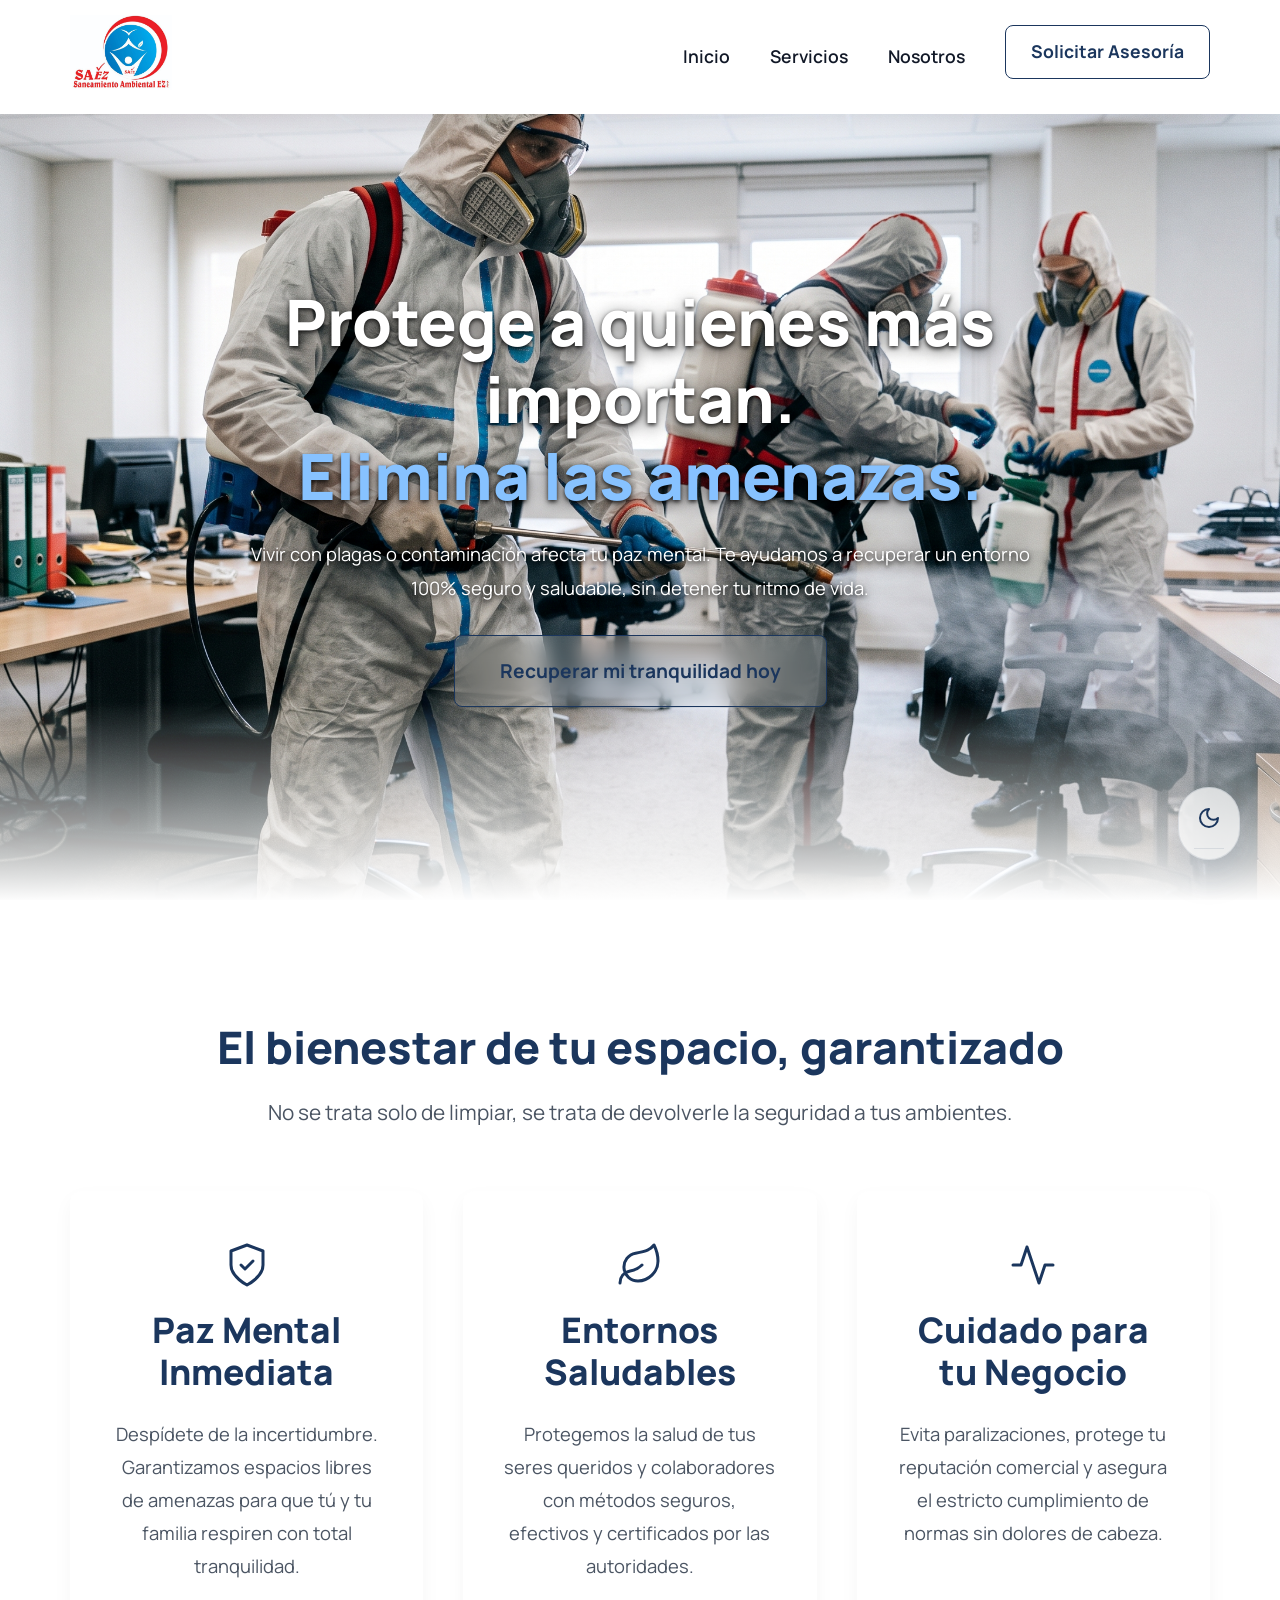
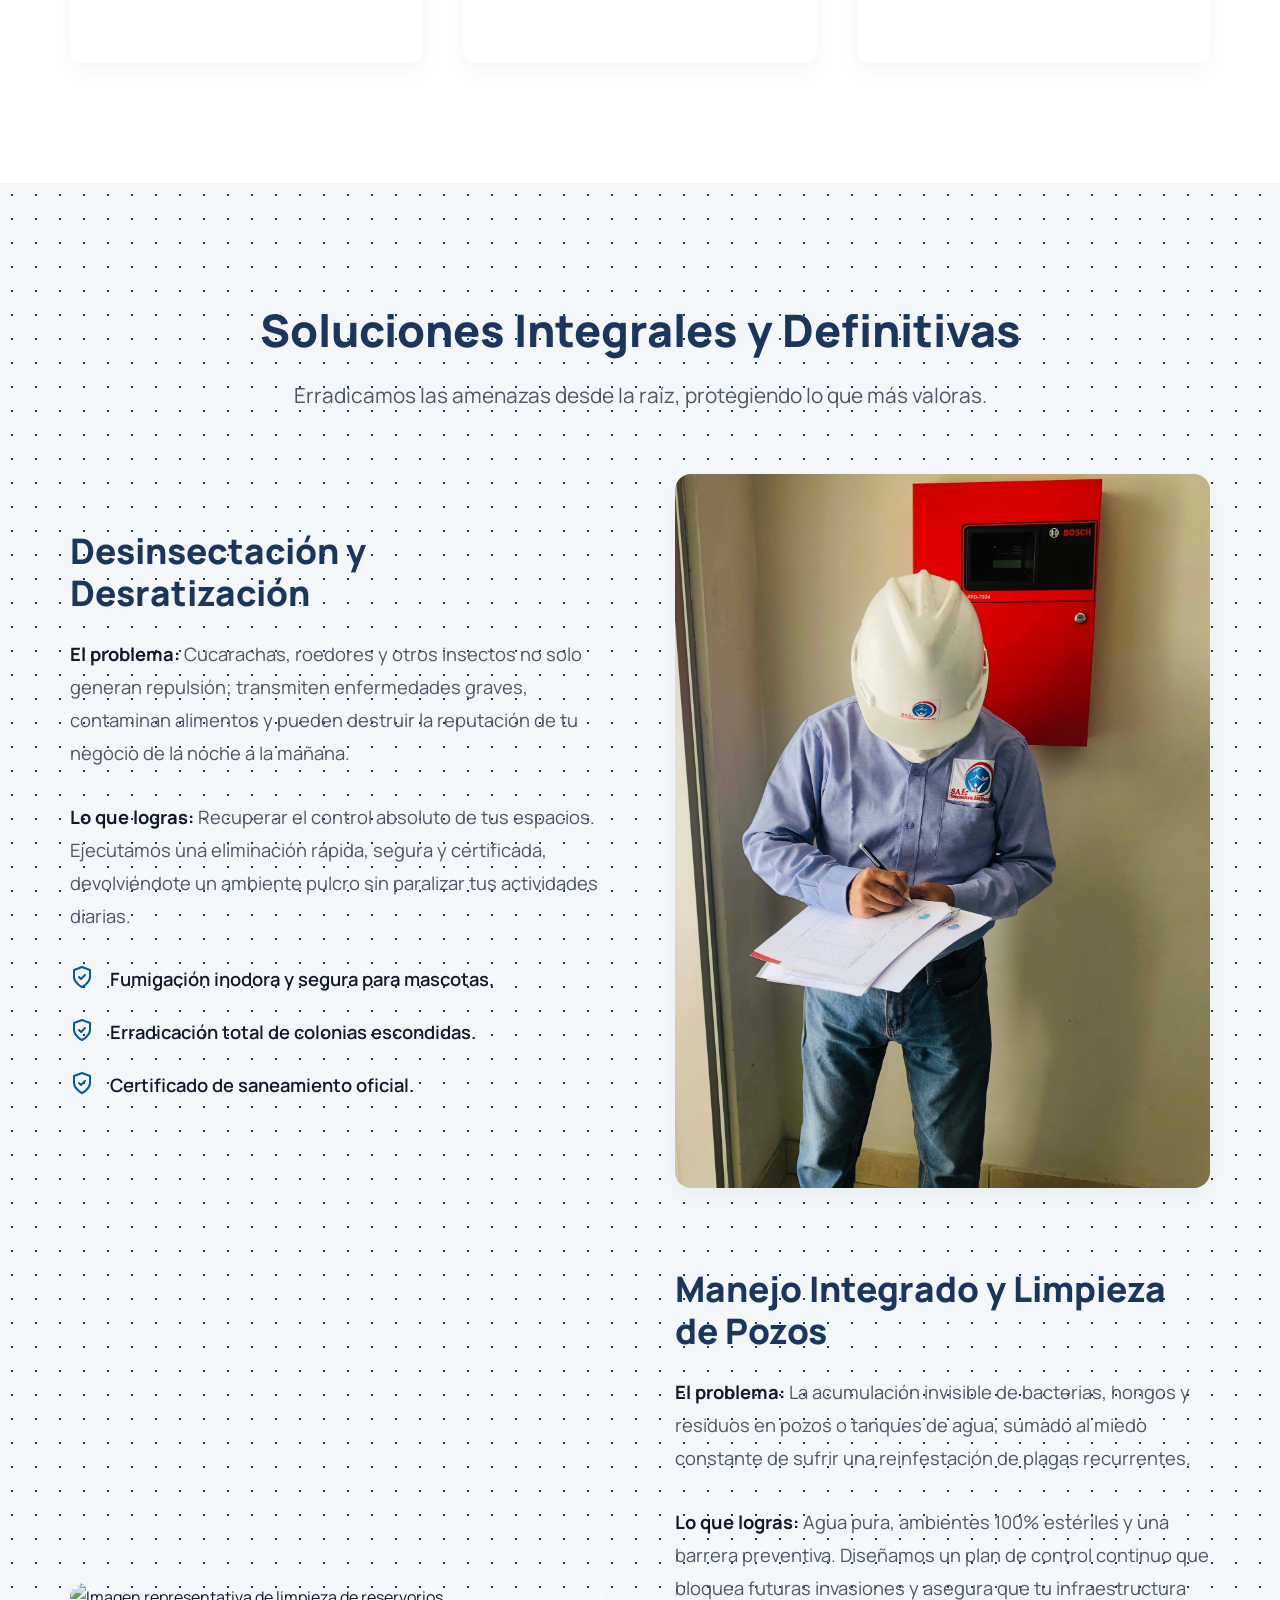
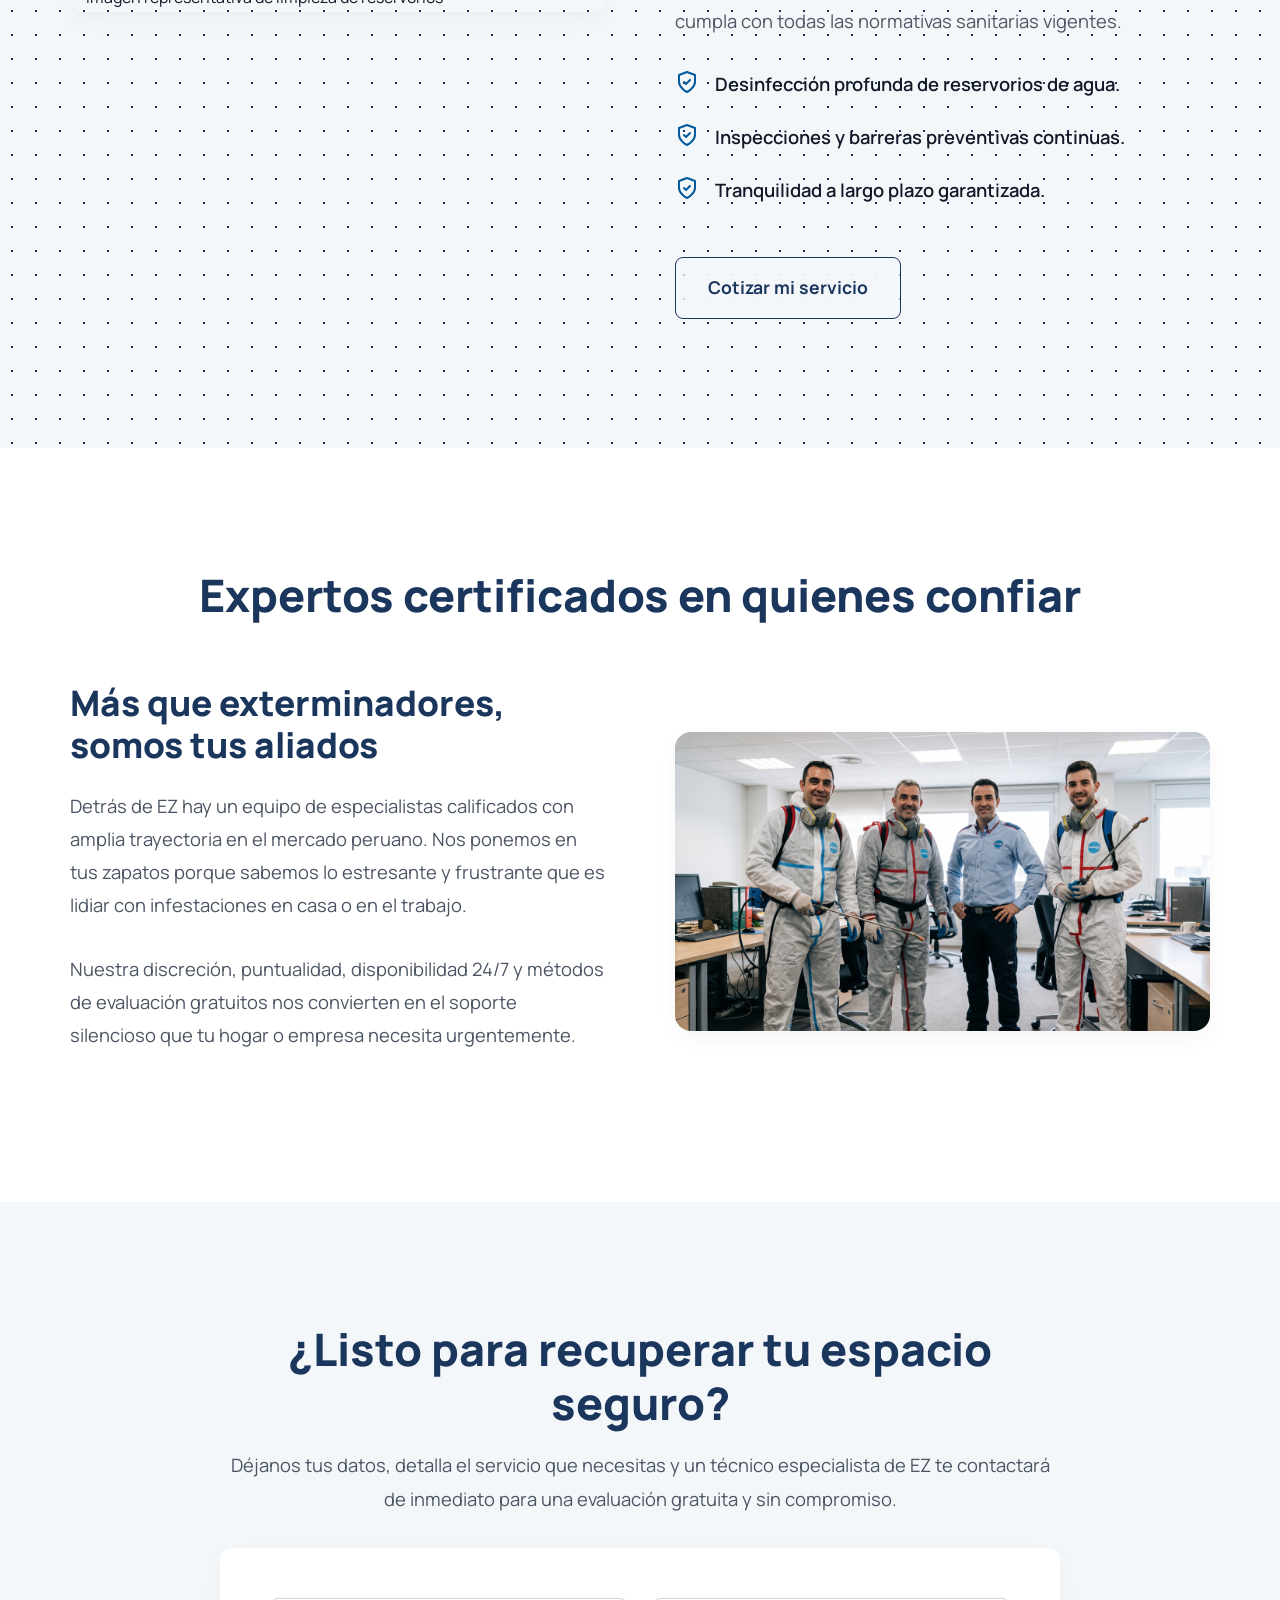
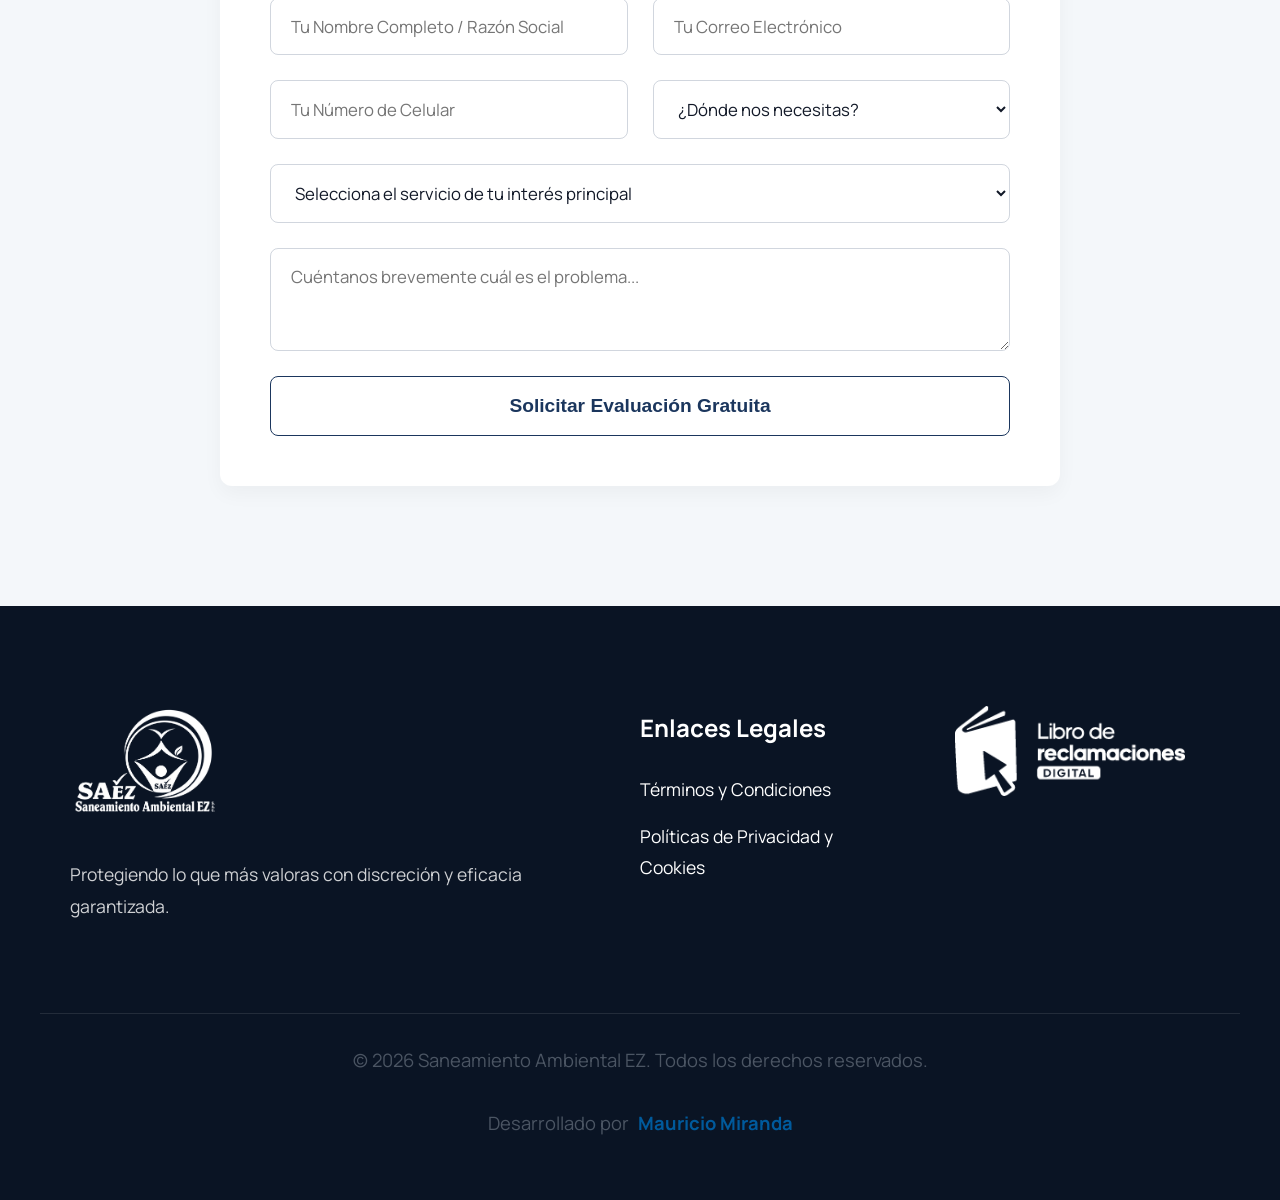
==== commit e7c6ae22: "Refactor hero section and update card icons" ====
--- a/index.html
+++ b/index.html
@@ -27,30 +27,36 @@
     <!-- Hero Section -->
     <header id="inicio" class="hero section-extended fade-in">
         <div class="hero-content text-center">
-            <h1>Protege a quienes más importan.<br><span>Elimina las amenazas invisibles.</span></h1>
-            <p>Vivir o trabajar con la preocupación constante de plagas y contaminación afecta tu paz mental. Te ayudamos a recuperar un entorno 100% seguro, saludable y libre de riesgos, sin detener tu ritmo de vida.</p>
-            <a href="#contacto" class="btn btn-primary btn-large">Recuperar mi tranquilidad hoy</a>
+            <h1 class="hero-title">Protege a quienes más importan.<br><span>Elimina las amenazas.</span></h1>
+            <p class="hero-text">Vivir con plagas o contaminación afecta tu paz mental. Te ayudamos a recuperar un entorno 100% seguro y saludable, sin detener tu ritmo de vida.</p>
+            <a href="#contacto" class="btn btn-large">Recuperar mi tranquilidad hoy</a>
         </div>
     </header>
 
-    <!-- Beneficios (Problema a Anhelo) -->
+    <!-- Beneficios -->
     <section id="beneficios" class="section fade-in">
         <div class="container text-center">
             <h2 class="section-title">El bienestar de tu espacio, garantizado</h2>
             <p class="section-subtitle">No se trata solo de limpiar, se trata de devolverle la seguridad a tus ambientes.</p>
             <div class="grid-3">
                 <div class="card card-hover">
-                    <div class="card-icon">🛡️</div>
+                    <div class="card-icon">
+                        <svg width="48" height="48" viewBox="0 0 24 24" fill="none" stroke="currentColor" stroke-width="1.5" stroke-linecap="round" stroke-linejoin="round"><path d="M12 22s8-4 8-10V5l-8-3-8 3v7c0 6 8 10 8 10z"></path><path d="m9 12 2 2 4-4"></path></svg>
+                    </div>
                     <h3>Paz Mental Inmediata</h3>
                     <p>Despídete de la incertidumbre. Garantizamos espacios libres de amenazas para que tú y tu familia respiren con total tranquilidad.</p>
                 </div>
                 <div class="card card-hover">
-                    <div class="card-icon">🌱</div>
+                    <div class="card-icon">
+                        <svg width="48" height="48" viewBox="0 0 24 24" fill="none" stroke="currentColor" stroke-width="1.5" stroke-linecap="round" stroke-linejoin="round"><path d="M11 20A7 7 0 0 1 9.8 6.1C15.5 5 17 4.48 19 2c1 2 2 4.18 2 8 0 5.5-4.78 10-10 10Z"></path><path d="M2 21c0-3 1.85-5.36 5.08-6C9.5 14.52 12 13 13 12"></path></svg>
+                    </div>
                     <h3>Entornos Saludables</h3>
                     <p>Protegemos la salud de tus seres queridos y colaboradores con métodos seguros, efectivos y certificados por las autoridades.</p>
                 </div>
                 <div class="card card-hover">
-                    <div class="card-icon">📈</div>
+                    <div class="card-icon">
+                        <svg width="48" height="48" viewBox="0 0 24 24" fill="none" stroke="currentColor" stroke-width="1.5" stroke-linecap="round" stroke-linejoin="round"><path d="M22 12h-4l-3 9L9 3l-3 9H2"></path></svg>
+                    </div>
                     <h3>Cuidado para tu Negocio</h3>
                     <p>Evita paralizaciones, protege tu reputación comercial y asegura el estricto cumplimiento de normas sin dolores de cabeza.</p>
                 </div>
@@ -58,8 +64,8 @@
         </div>
     </section>
 
-    <!-- Servicios Reescritos -->
-    <section id="servicios" class="section bg-light fade-in">
+    <!-- Servicios Reescritos (Textura de puntos) -->
+    <section id="servicios" class="section bg-dots fade-in">
         <div class="container">
             <h2 class="section-title text-center">Soluciones Integrales y Definitivas</h2>
             <p class="section-subtitle text-center" style="margin-bottom: 3rem;">Erradicamos las amenazas desde la raíz, protegiendo lo que más valoras.</p>
@@ -93,14 +99,14 @@
                         <li>Inspecciones y barreras preventivas continuas.</li>
                         <li>Tranquilidad a largo plazo garantizada.</li>
                     </ul>
-                    <a href="#contacto" class="btn btn-primary" style="margin-top: 20px;">Cotizar mi servicio</a>
+                    <a href="#contacto" class="btn" style="margin-top: 20px;">Cotizar mi servicio</a>
                 </div>
             </div>
         </div>
     </section>
 
     <!-- Nosotros / Equipo -->
-    <section id="nosotros" class="section fade-in">
+    <section id="nosotros" class="section bg-surface fade-in">
         <div class="container">
             <h2 class="section-title text-center">Expertos certificados en quienes confiar</h2>
             <div class="grid-2 align-center">
@@ -116,7 +122,7 @@
         </div>
     </section>
 
-    <!-- Contacto -->
+    <!-- Contacto (Fondo ligero) -->
     <section id="contacto" class="section section-extended bg-light fade-in">
         <div class="container text-center contact-container">
             <h2 class="section-title">¿Listo para recuperar tu espacio seguro?</h2>
@@ -141,7 +147,7 @@
                     <option value="integral">Manejo Integrado de Plagas</option>
                 </select>
                 <textarea placeholder="Cuéntanos brevemente cuál es el problema..." rows="3"></textarea>
-                <button type="submit" class="btn btn-primary btn-large">Solicitar Evaluación Gratuita</button>
+                <button type="submit" class="btn btn-large w-100">Solicitar Evaluación Gratuita</button>
             </form>
         </div>
     </section>
@@ -154,7 +160,7 @@
                 <p style="color: rgba(255,255,255,0.8); font-size: 1.1rem; margin-top: 15px;">Protegiendo lo que más valoras con discreción y eficacia garantizada.</p>
             </div>
             <div class="footer-links">
-                <h4 style="font-size: 1.5rem; margin-bottom: 25px;">Enlaces Legales</h4>
+                <h4 style="font-size: 1.5rem; margin-bottom: 25px; color: #FFFFFF;">Enlaces Legales</h4>
                 <ul>
                     <li><a href="terminos.html">Términos y Condiciones</a></li>
                     <li><a href="privacidad.html">Políticas de Privacidad y Cookies</a></li>
@@ -174,9 +180,13 @@
 
     <!-- Controles flotantes en un solo bloque -->
     <div class="floating-controls">
-        <button id="theme-toggle" class="float-btn" title="Cambiar modo oscuro/claro">🌙</button>
+        <button id="theme-toggle" class="float-btn" title="Cambiar modo oscuro/claro">
+            <svg width="24" height="24" viewBox="0 0 24 24" fill="none" stroke="currentColor" stroke-width="2" stroke-linecap="round" stroke-linejoin="round"><path d="M12 3a6 6 0 0 0 9 9 9 9 0 1 1-9-9Z"></path></svg>
+        </button>
         <div class="divider"></div>
-        <button id="scroll-top" class="float-btn" title="Volver arriba">⬆️</button>
+        <button id="scroll-top" class="float-btn" title="Volver arriba">
+            <svg width="24" height="24" viewBox="0 0 24 24" fill="none" stroke="currentColor" stroke-width="2" stroke-linecap="round" stroke-linejoin="round"><path d="m18 15-6-6-6 6"></path></svg>
+        </button>
     </div>
 
     <script src="js/script.js"></script>
--- a/css/styles.css
+++ b/css/styles.css
@@ -6,17 +6,17 @@
     
     --bg-body: #FFFFFF;
     --bg-surface: #FFFFFF;
-    --bg-light: #F8F9FA;
+    --bg-light: #F4F7FA;
     
     --text-main: #111827;
     --text-muted: #4B5563;
     --text-light: #FFFFFF;
     
-    --shadow-soft: 0 10px 25px rgba(0, 0, 0, 0.05);
-    --shadow-hover: 0 15px 35px rgba(0, 90, 156, 0.25);
+    --shadow-soft: 0 8px 20px rgba(0, 0, 0, 0.04);
+    --shadow-hover: 0 15px 35px rgba(27, 54, 93, 0.15);
     
     --radius: 12px;
-    --transition: all 0.4s cubic-bezier(0.25, 0.8, 0.25, 1);
+    --transition: all 0.3s cubic-bezier(0.25, 0.8, 0.25, 1);
 }
 
 /* Modo Oscuro */
@@ -28,8 +28,8 @@
     --text-main: #F3F4F6;
     --text-muted: #9CA3AF;
     
-    --shadow-soft: 0 10px 25px rgba(0, 0, 0, 0.3);
-    --shadow-hover: 0 15px 35px rgba(0, 90, 156, 0.4);
+    --shadow-soft: 0 8px 20px rgba(0, 0, 0, 0.3);
+    --shadow-hover: 0 15px 35px rgba(0, 90, 156, 0.3);
 }
 
 /* Base */
@@ -50,12 +50,13 @@
 
 a { text-decoration: none; color: inherit; }
 
-/* Tipografía y Diagramación */
+/* Tipografía */
 h1, h2, h3 { 
-    color: var(--text-main); 
+    color: var(--primary); /* Títulos en el color corporativo */
     font-weight: 800; 
     line-height: 1.2; 
     margin-bottom: 24px;
+    transition: color var(--transition);
 }
 body.dark-theme h1, body.dark-theme h2, body.dark-theme h3 { color: var(--text-light); }
 
@@ -71,8 +72,9 @@
 strong { color: var(--text-main); }
 
 .text-center { text-align: center; }
-
-/* Layout y Espacios */
+.w-100 { width: 100%; }
+
+/* Layout y Separación de Secciones */
 .container {
     max-width: 1200px;
     margin: 0 auto;
@@ -81,13 +83,26 @@
 .section { padding: 120px 0; }
 .section-extended { width: 100%; }
 
+/* Fondos y Texturas */
+.bg-surface { background-color: var(--bg-surface); }
 .bg-light { background-color: var(--bg-light); }
-
-.grid-3 { display: grid; grid-template-columns: repeat(auto-fit, minmax(320px, 1fr)); gap: 50px; margin-top: 60px; }
-.grid-2 { display: grid; grid-template-columns: 1fr 1fr; gap: 80px; margin-top: 60px; }
+.bg-dots {
+    background-color: var(--bg-light);
+    /* Textura de puntos elegante y sutil en CSS */
+    background-image: radial-gradient(var(--primary) 1px, transparent 1px);
+    background-size: 24px 24px;
+    background-position: 0 0;
+}
+body.dark-theme .bg-dots {
+    background-image: radial-gradient(rgba(255,255,255,0.1) 1px, transparent 1px);
+}
+
+/* Grillas */
+.grid-3 { display: grid; grid-template-columns: repeat(auto-fit, minmax(320px, 1fr)); gap: 40px; margin-top: 60px; }
+.grid-2 { display: grid; grid-template-columns: 1fr 1fr; gap: 70px; margin-top: 60px; }
 .align-center { align-items: center; }
 
-/* Componentes de Tarjetas e Imágenes */
+/* Tarjetas */
 .card {
     background: var(--bg-surface);
     border-radius: var(--radius);
@@ -98,13 +113,13 @@
 }
 .card-hover:hover { 
     box-shadow: var(--shadow-hover); 
-    transform: translateY(-8px); 
-}
-
-/* Bordado a las imágenes (border) */
+    transform: translateY(-5px); 
+}
+
+/* Imágenes Sin Borde */
 .img-card { 
     padding: 0; 
-    border: 3px solid var(--secondary);
+    border: none; /* Borde eliminado */
     border-radius: 16px;
     overflow: hidden;
     position: relative;
@@ -117,7 +132,7 @@
     display: block; 
     transition: transform 0.6s ease; 
 }
-.img-card:hover img { transform: scale(1.08); }
+.img-card:hover img { transform: scale(1.05); }
 
 /* Navegación */
 .navbar {
@@ -140,14 +155,13 @@
     justify-content: space-between;
     align-items: center;
 }
-/* Logos más grandes */
 #header-logo { height: 75px; transition: var(--transition); }
 #footer-logo { height: 110px; margin-bottom: 20px; filter: brightness(0) invert(1); }
 
 .nav-links { display: flex; align-items: center; gap: 40px; font-weight: 600; font-size: 1.1rem; list-style: none; }
 .nav-links a:hover { color: var(--secondary); }
 
-/* Listas con iconos */
+/* Listas con SVG Icon */
 ul.check-list { 
     list-style: none; 
     padding: 0; 
@@ -159,18 +173,20 @@
     color: var(--text-main); 
     font-size: 1.15rem;
     position: relative;
-    padding-left: 45px;
-}
-/* Icono insertado en los items */
+    padding-left: 40px;
+}
 ul.check-list li::before { 
-    content: "🛡️"; 
+    content: ""; 
     position: absolute; 
     left: 0; 
-    top: 0px; 
-    font-size: 1.3rem; 
-}
-
-/* Botones Principales - Delineados por defecto, Degradado al Hover */
+    top: 2px;
+    width: 24px;
+    height: 24px;
+    background-image: url("data:image/svg+xml,%3Csvg xmlns='http://www.w3.org/2000/svg' fill='none' viewBox='0 0 24 24' stroke='%23005A9C' stroke-width='2' stroke-linecap='round' stroke-linejoin='round'%3E%3Cpath d='M12 22s8-4 8-10V5l-8-3-8 3v7c0 6 8 10 8 10z'/%3E%3Cpath d='m9 12 2 2 4-4'/%3E%3C/svg%3E");
+    background-size: cover;
+}
+
+/* Botones Principales (Efecto Blur por defecto, Degradado sin borde en Hover) */
 .btn {
     display: inline-block;
     padding: 14px 32px;
@@ -178,19 +194,23 @@
     font-weight: 700;
     font-size: 1.1rem;
     cursor: pointer;
-    transition: var(--transition);
     text-align: center;
-    background: transparent;
-    border: 2px solid var(--primary);
-    color: var(--primary);
-    box-shadow: none;
     position: relative;
     overflow: hidden;
     z-index: 1;
+    
+    /* Estado por defecto: Blur + borde delgado */
+    background: rgba(255, 255, 255, 0.15);
+    backdrop-filter: blur(12px);
+    -webkit-backdrop-filter: blur(12px);
+    border: 1px solid var(--primary);
+    color: var(--primary);
+    transition: all 0.3s ease;
 }
 
 body.dark-theme .btn {
-    border: 2px solid var(--secondary);
+    background: rgba(13, 22, 31, 0.3);
+    border-color: var(--secondary);
     color: var(--text-main);
 }
 
@@ -201,24 +221,24 @@
     background: linear-gradient(135deg, var(--primary) 0%, var(--secondary) 100%);
     z-index: -1;
     opacity: 0;
-    transition: opacity 0.4s ease;
+    transition: opacity 0.3s ease;
 }
 
 .btn:hover {
-    color: white;
-    border-color: transparent;
+    border-color: transparent; /* Quita el borde visualmente */
+    color: white !important;
     box-shadow: var(--shadow-hover);
-    transform: translateY(-3px);
+    transform: translateY(-2px);
 }
 
 .btn:hover::before {
-    opacity: 1;
+    opacity: 1; /* Revela el degradado */
 }
 
 .btn-large { padding: 18px 45px; font-size: 1.2rem; }
-.btn-nav { border-width: 2px; padding: 10px 25px; }
-
-/* Hero Section (Imagen clara, degradado abajo) */
+.btn-nav { padding: 10px 25px; }
+
+/* Hero Section */
 .hero {
     min-height: 100vh;
     display: flex;
@@ -228,46 +248,48 @@
     position: relative;
     background: url('../assets/img/hero-bg.jpg') center/cover no-repeat;
 }
-/* Degradado inferior difuminado al color del fondo (claro u oscuro) */
 .hero::after {
     content: '';
     position: absolute;
     bottom: -2px; left: 0; right: 0;
-    height: 350px;
+    height: 200px;
     background: linear-gradient(to top, var(--bg-body) 0%, transparent 100%);
     z-index: 1;
     pointer-events: none;
     transition: background var(--transition);
 }
+
+/* Caja de hero eliminada, textos con sombra directa */
 .hero-content { 
     position: relative; 
     z-index: 2; 
     max-width: 900px;
-    background: rgba(255, 255, 255, 0.85); /* Caja de contraste muy sutil si la imagen lo requiere, o texto con sombra */
-    padding: 60px 40px;
-    border-radius: 20px;
-    backdrop-filter: blur(10px);
-    border: 1px solid rgba(255,255,255,0.5);
-}
-body.dark-theme .hero-content {
-    background: rgba(10, 17, 24, 0.85);
-    border-color: rgba(255,255,255,0.1);
-}
-.hero-content h1 span { color: var(--secondary); }
+    padding: 0 40px;
+}
+.hero-title, .hero-text {
+    color: #FFFFFF; /* Texto blanco para resaltar sobre foto */
+    text-shadow: 0 4px 16px rgba(0,0,0,0.6), 0 2px 4px rgba(0,0,0,0.8);
+}
+body.dark-theme .hero-title, body.dark-theme .hero-text {
+    color: #FFFFFF;
+    text-shadow: 0 4px 20px rgba(0,0,0,0.9), 0 2px 5px #000000;
+}
+.hero-title span { color: #87C2FF; /* Un azul claro que combine con blanco */ }
 
 /* Utilidades */
-.section-title { font-size: 3rem; margin-bottom: 20px; }
-.section-subtitle { font-size: 1.4rem; color: var(--text-muted); max-width: 800px; margin: 0 auto 50px auto; }
-.card-icon { font-size: 4rem; margin-bottom: 25px; }
-
-/* Contact Form - Ancho y Estructurado */
+.section-title { font-size: 2.8rem; margin-bottom: 20px; }
+.section-subtitle { font-size: 1.3rem; color: var(--text-muted); max-width: 800px; margin: 0 auto 50px auto; }
+.card-icon { color: var(--primary); margin-bottom: 20px; display: inline-flex; }
+body.dark-theme .card-icon { color: var(--secondary); }
+
+/* Contact Form */
 .contact-container { max-width: 900px; margin: 0 auto; }
 .contact-form { 
     display: flex; 
     flex-direction: column; 
     gap: 25px; 
     text-align: left;
-    padding: 60px;
+    padding: 50px;
 }
 .form-grid { 
     display: grid; 
@@ -276,23 +298,22 @@
 }
 input, select, textarea {
     width: 100%; 
-    padding: 18px 24px;
-    border: 2px solid rgba(0, 90, 156, 0.2); 
-    border-radius: 10px;
-    background: var(--bg-light); 
+    padding: 16px 20px;
+    border: 1px solid rgba(27, 54, 93, 0.2); 
+    border-radius: 8px;
+    background: transparent; 
     color: var(--text-main);
     font-family: inherit; 
-    font-size: 1.1rem;
+    font-size: 1.05rem;
     transition: var(--transition);
 }
 body.dark-theme input, body.dark-theme select, body.dark-theme textarea {
-    border-color: rgba(255,255,255,0.1);
+    border-color: rgba(255,255,255,0.15);
 }
 input:focus, select:focus, textarea:focus { 
     outline: none; 
     border-color: var(--secondary); 
-    background: var(--bg-surface); 
-    box-shadow: 0 0 0 5px rgba(0,90,156,0.1); 
+    box-shadow: 0 0 0 4px rgba(0,90,156,0.1); 
 }
 
 /* Footer */
@@ -308,7 +329,7 @@
 }
 .footer-links ul { list-style: none; }
 .footer-links ul li { margin-bottom: 15px; font-size: 1.1rem; }
-.footer-links a:hover { color: #74E291; /* Un color fresco al hover */ }
+.footer-links a:hover { color: #87C2FF; }
 .libro-logo { max-height: 90px; transition: var(--transition); }
 .libro-logo:hover { transform: scale(1.05); }
 .footer-bottom { text-align: center; font-size: 1rem; color: rgba(255,255,255,0.6); }
@@ -322,39 +343,49 @@
     right: 40px; 
     display: flex; 
     flex-direction: column; 
-    background: var(--bg-surface);
-    border: 2px solid rgba(0, 90, 156, 0.2);
+    background: rgba(255, 255, 255, 0.7);
+    backdrop-filter: blur(15px);
+    -webkit-backdrop-filter: blur(15px);
+    border: 1px solid rgba(27, 54, 93, 0.1);
     border-radius: 40px;
     padding: 5px;
     box-shadow: var(--shadow-hover);
     z-index: 1001; 
     transition: var(--transition);
 }
-body.dark-theme .floating-controls { border-color: rgba(255,255,255,0.1); }
+body.dark-theme .floating-controls { 
+    background: rgba(17, 28, 39, 0.7);
+    border-color: rgba(255,255,255,0.1); 
+}
 .floating-controls .divider {
     height: 1px;
-    background: rgba(0, 90, 156, 0.1);
+    background: rgba(27, 54, 93, 0.1);
     margin: 5px 10px;
 }
+body.dark-theme .floating-controls .divider { background: rgba(255,255,255,0.1); }
+
 .float-btn { 
-    width: 55px; 
-    height: 55px; 
+    width: 50px; 
+    height: 50px; 
     border-radius: 50%; 
     border: none; 
     background: transparent; 
-    color: var(--text-main); 
-    font-size: 1.5rem; 
+    color: var(--primary); 
     cursor: pointer; 
     transition: var(--transition); 
     display: flex; 
     align-items: center; 
     justify-content: center; 
 }
+body.dark-theme .float-btn { color: var(--text-light); }
+
 .float-btn:hover { 
-    background: rgba(0, 90, 156, 0.1);
+    background: rgba(27, 54, 93, 0.05);
     color: var(--secondary); 
-    transform: scale(1.05);
-}
+    transform: scale(1.1);
+}
+body.dark-theme .float-btn:hover { background: rgba(255,255,255,0.05); }
+
 #scroll-top { 
     height: 0; 
     opacity: 0; 
@@ -364,7 +395,7 @@
     padding: 0;
 }
 #scroll-top.visible { 
-    height: 55px; 
+    height: 50px; 
     opacity: 1; 
     pointer-events: auto; 
 }
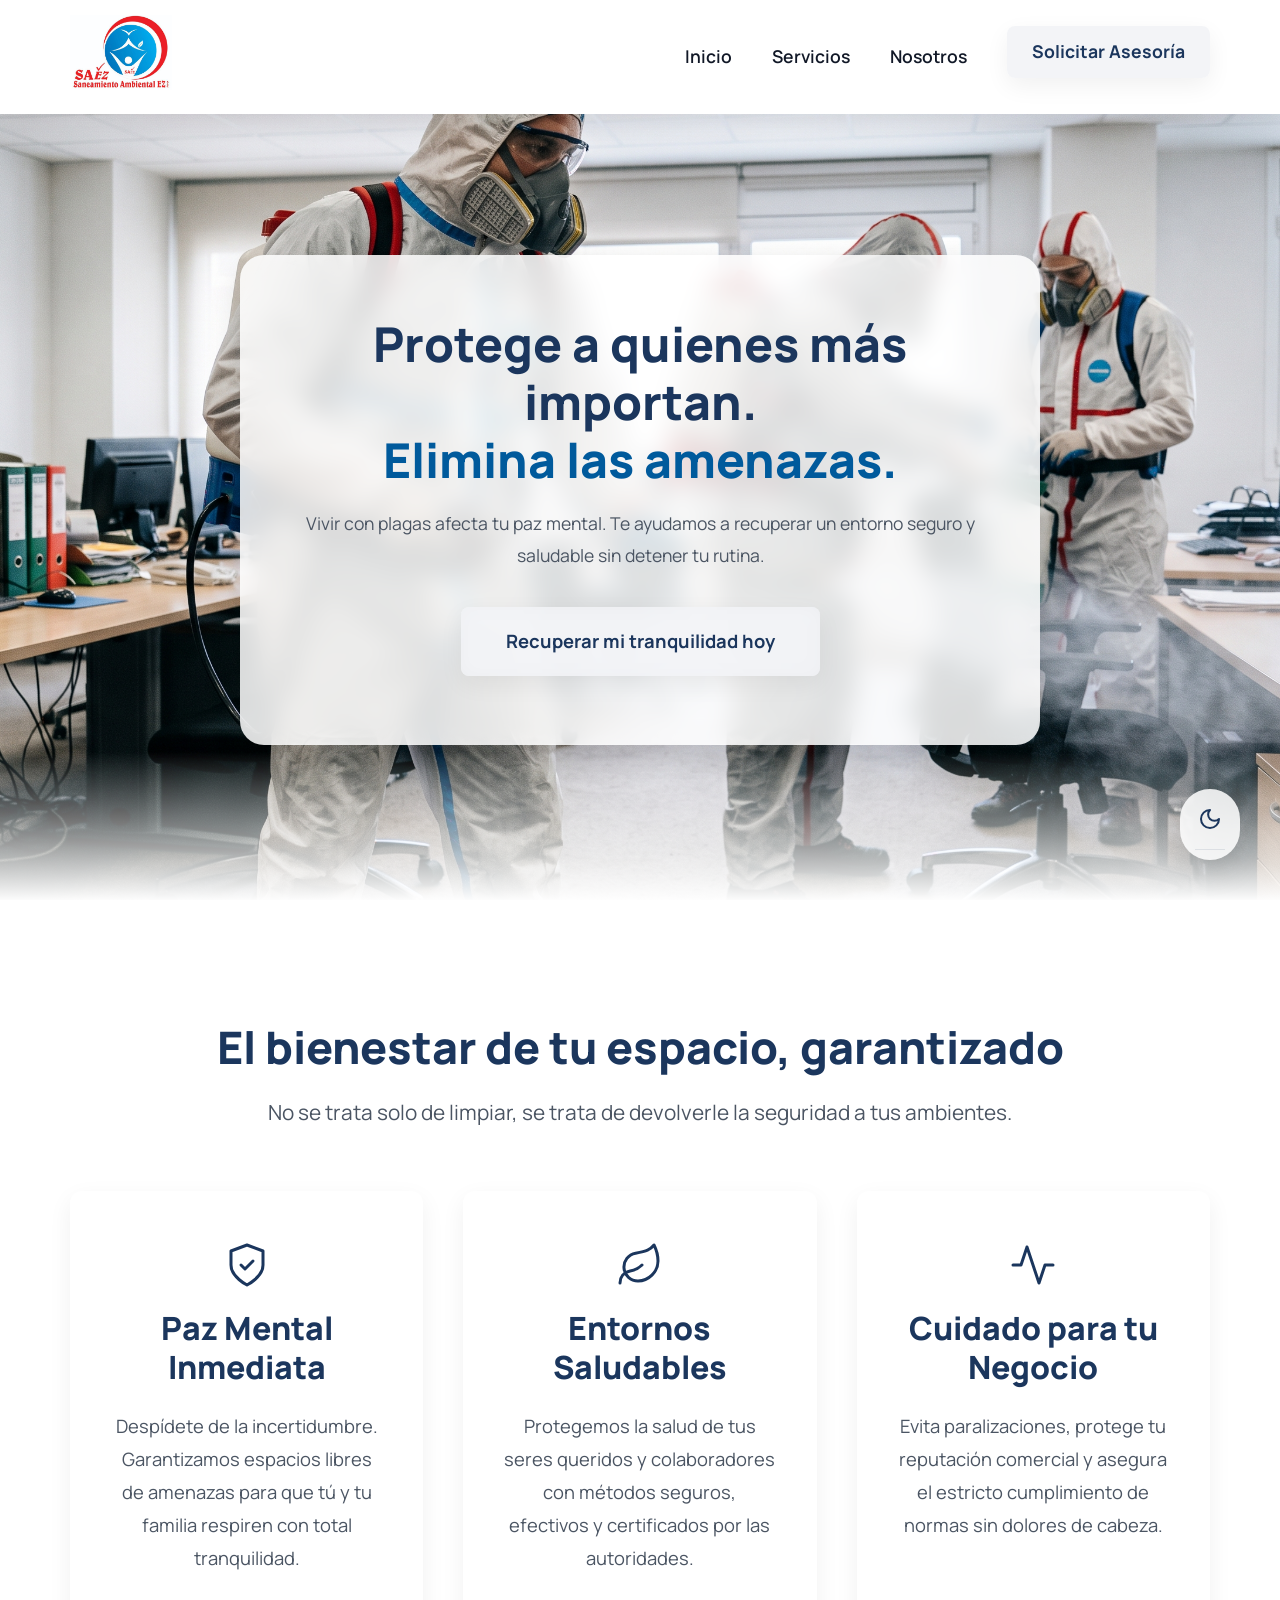
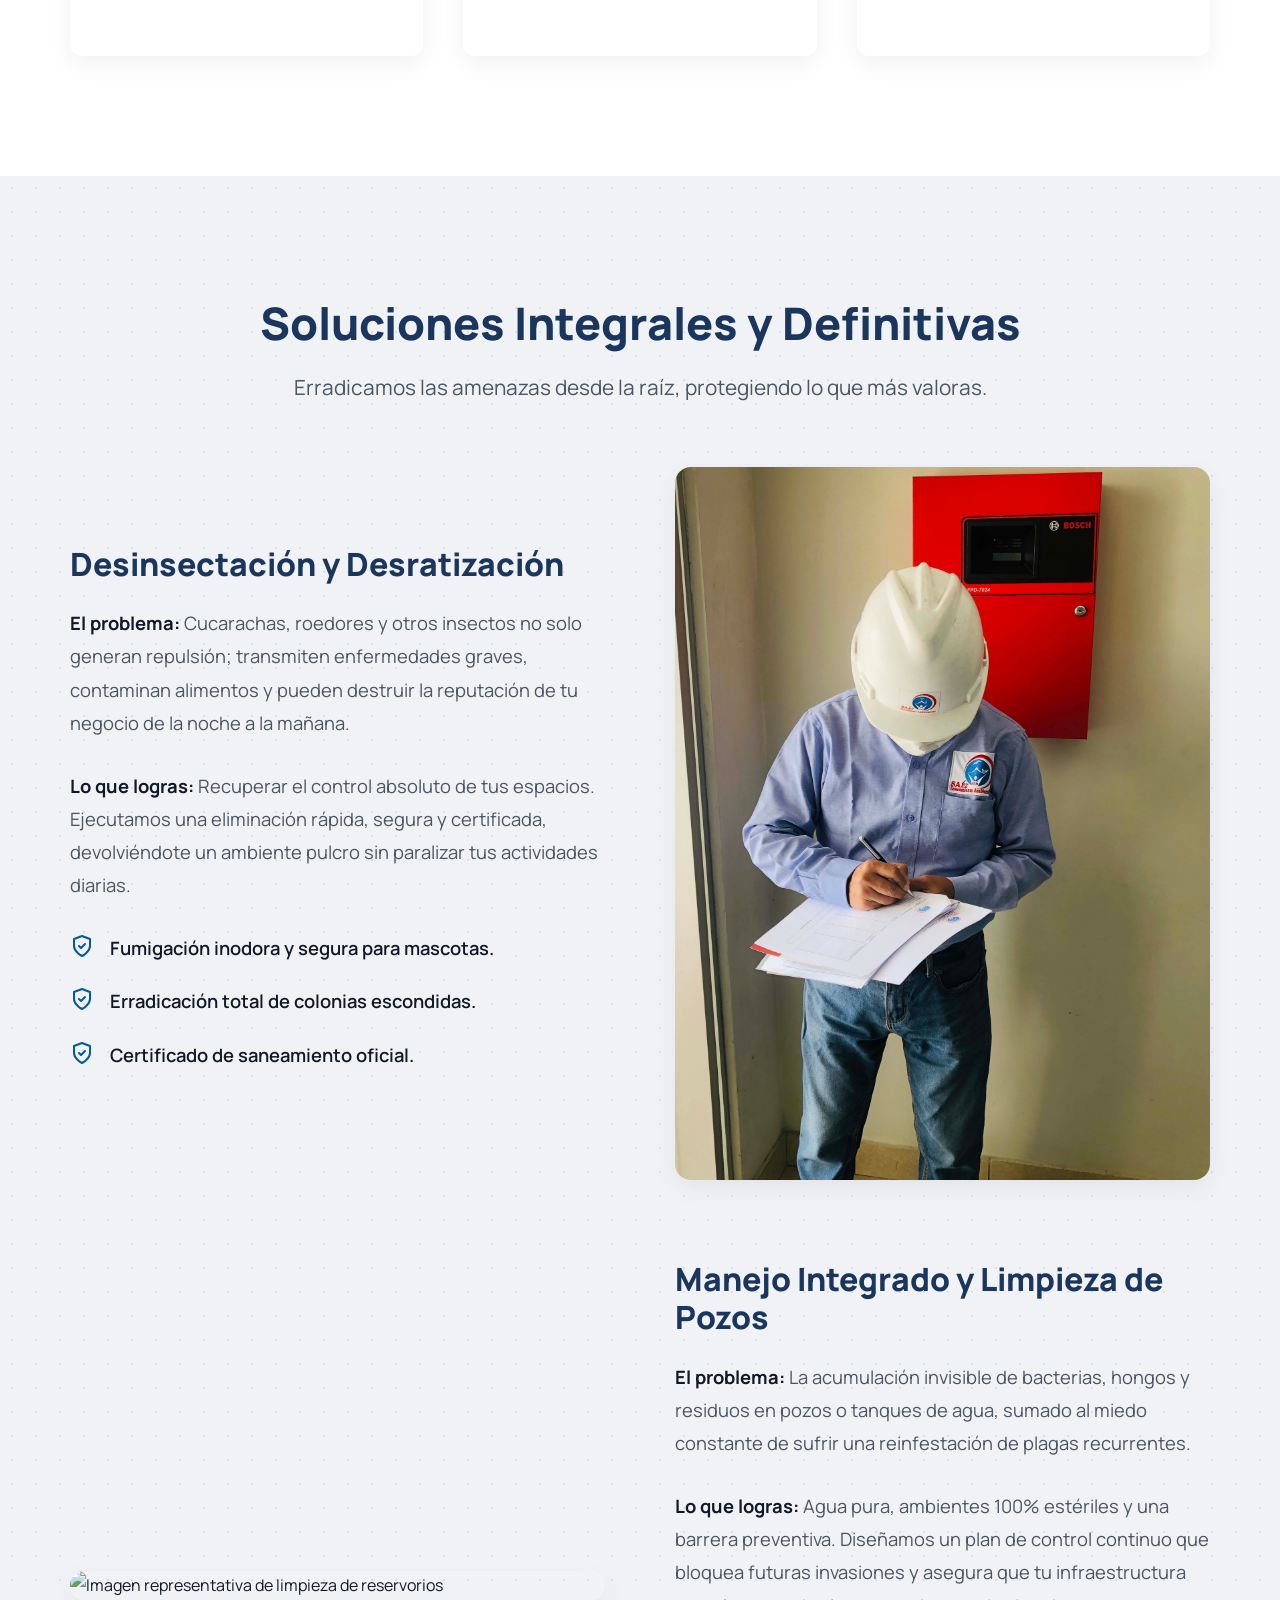
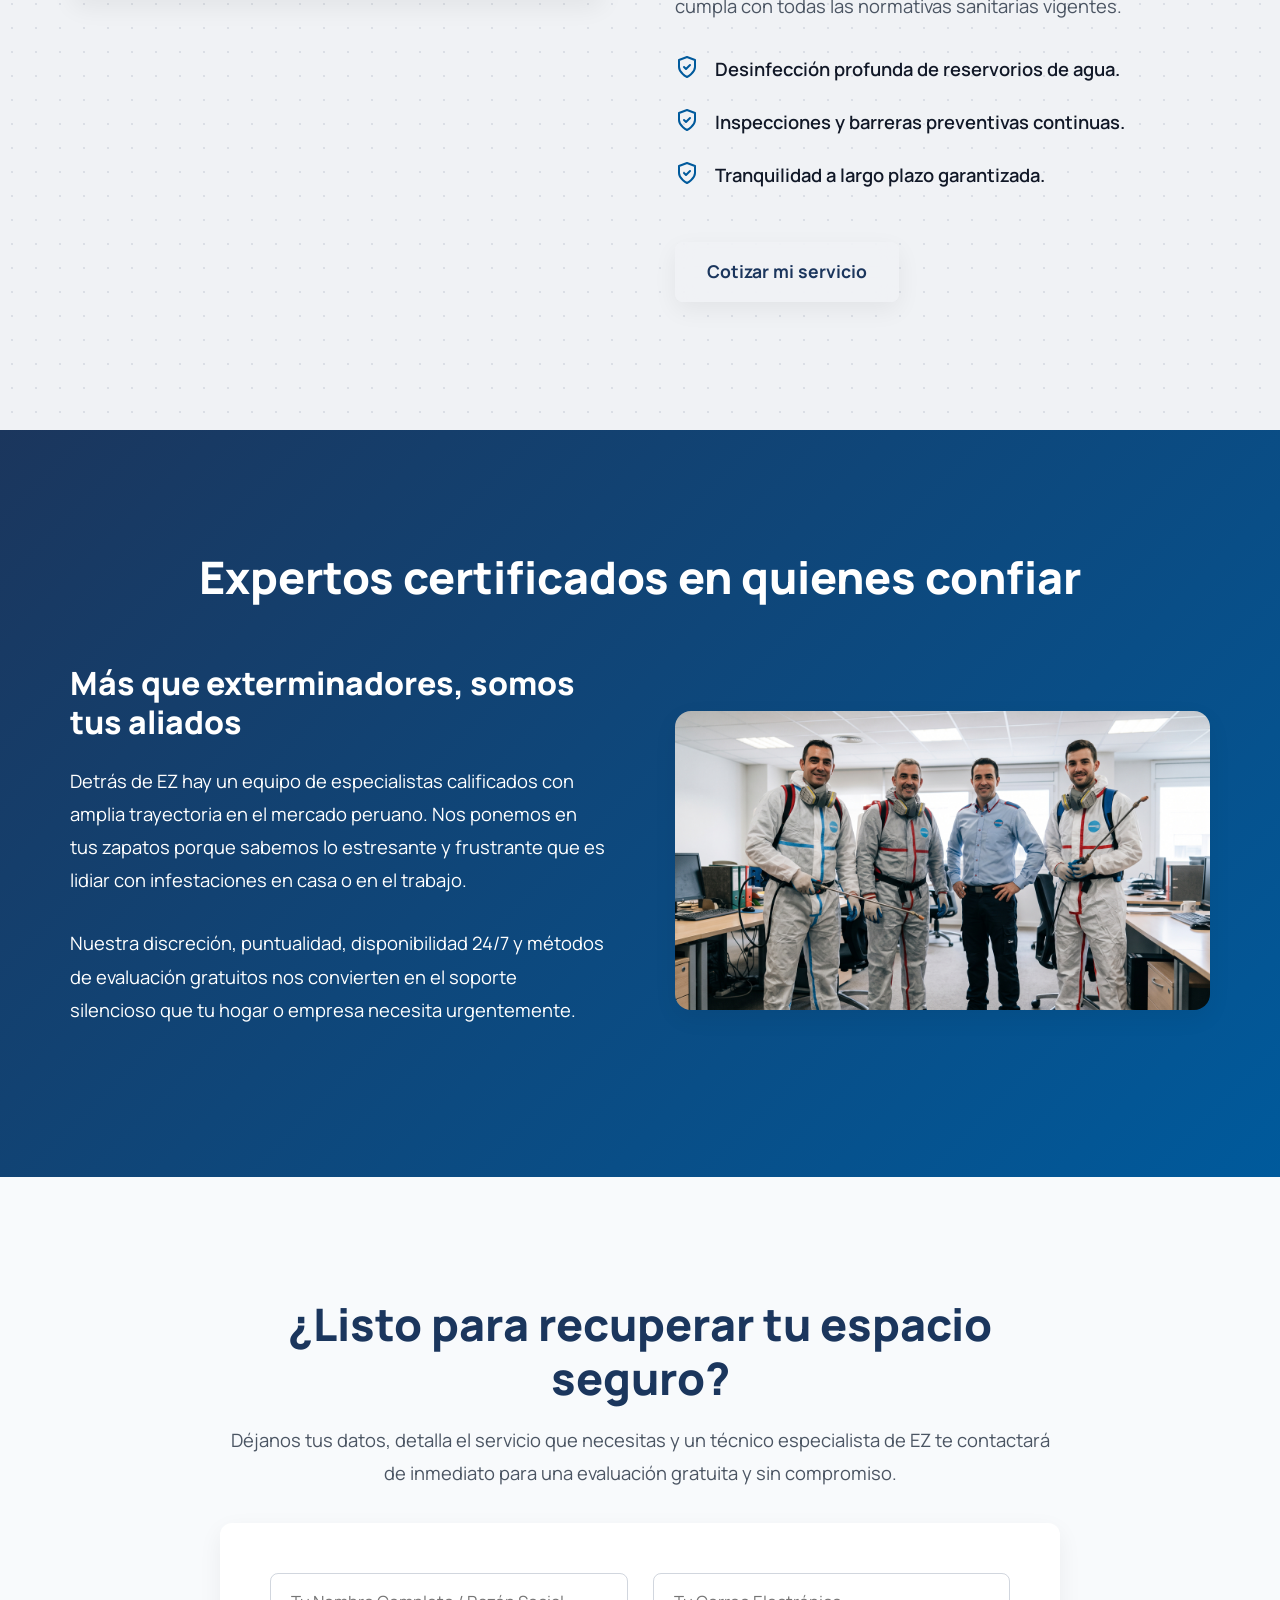
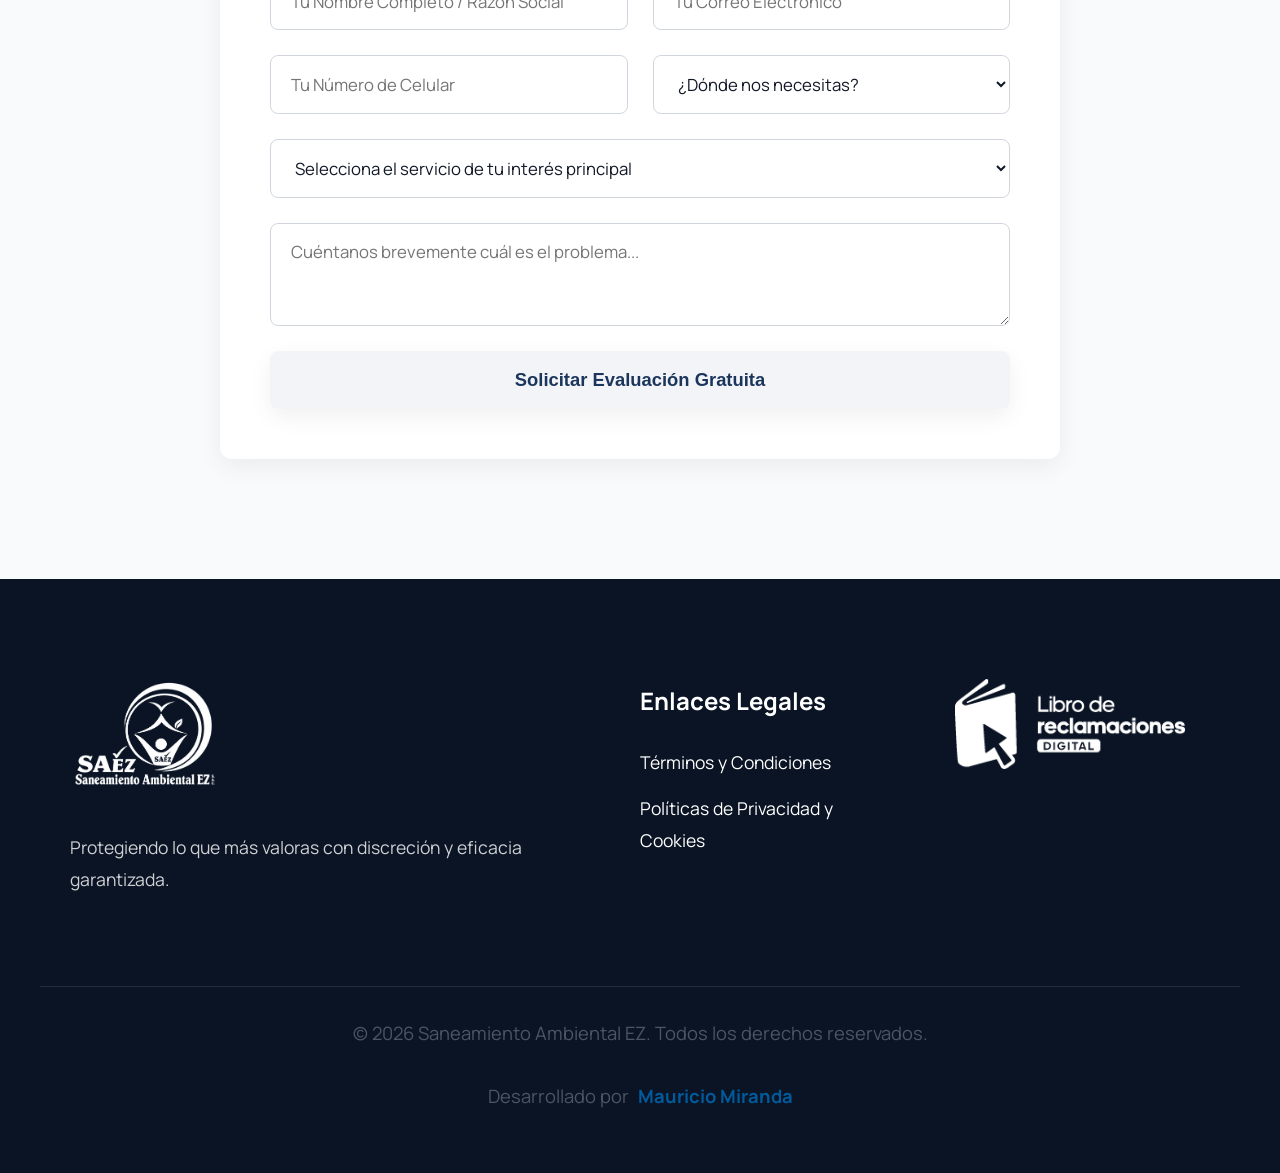
==== commit d829994a: "Update HTML structure and improve section styles" ====
--- a/index.html
+++ b/index.html
@@ -28,19 +28,20 @@
     <header id="inicio" class="hero section-extended fade-in">
         <div class="hero-content text-center">
             <h1 class="hero-title">Protege a quienes más importan.<br><span>Elimina las amenazas.</span></h1>
-            <p class="hero-text">Vivir con plagas o contaminación afecta tu paz mental. Te ayudamos a recuperar un entorno 100% seguro y saludable, sin detener tu ritmo de vida.</p>
+            <p class="hero-text">Vivir con plagas afecta tu paz mental. Te ayudamos a recuperar un entorno seguro y saludable sin detener tu rutina.</p>
             <a href="#contacto" class="btn btn-large">Recuperar mi tranquilidad hoy</a>
         </div>
     </header>
 
-    <!-- Beneficios -->
-    <section id="beneficios" class="section fade-in">
+    <!-- Beneficios (Fondo Blanco) -->
+    <section id="beneficios" class="section bg-surface fade-in">
         <div class="container text-center">
             <h2 class="section-title">El bienestar de tu espacio, garantizado</h2>
             <p class="section-subtitle">No se trata solo de limpiar, se trata de devolverle la seguridad a tus ambientes.</p>
             <div class="grid-3">
                 <div class="card card-hover">
                     <div class="card-icon">
+                        <!-- Icono SVG Escudo -->
                         <svg width="48" height="48" viewBox="0 0 24 24" fill="none" stroke="currentColor" stroke-width="1.5" stroke-linecap="round" stroke-linejoin="round"><path d="M12 22s8-4 8-10V5l-8-3-8 3v7c0 6 8 10 8 10z"></path><path d="m9 12 2 2 4-4"></path></svg>
                     </div>
                     <h3>Paz Mental Inmediata</h3>
@@ -48,6 +49,7 @@
                 </div>
                 <div class="card card-hover">
                     <div class="card-icon">
+                        <!-- Icono SVG Planta -->
                         <svg width="48" height="48" viewBox="0 0 24 24" fill="none" stroke="currentColor" stroke-width="1.5" stroke-linecap="round" stroke-linejoin="round"><path d="M11 20A7 7 0 0 1 9.8 6.1C15.5 5 17 4.48 19 2c1 2 2 4.18 2 8 0 5.5-4.78 10-10 10Z"></path><path d="M2 21c0-3 1.85-5.36 5.08-6C9.5 14.52 12 13 13 12"></path></svg>
                     </div>
                     <h3>Entornos Saludables</h3>
@@ -55,6 +57,7 @@
                 </div>
                 <div class="card card-hover">
                     <div class="card-icon">
+                        <!-- Icono SVG Crecimiento -->
                         <svg width="48" height="48" viewBox="0 0 24 24" fill="none" stroke="currentColor" stroke-width="1.5" stroke-linecap="round" stroke-linejoin="round"><path d="M22 12h-4l-3 9L9 3l-3 9H2"></path></svg>
                     </div>
                     <h3>Cuidado para tu Negocio</h3>
@@ -64,8 +67,8 @@
         </div>
     </section>
 
-    <!-- Servicios Reescritos (Textura de puntos) -->
-    <section id="servicios" class="section bg-dots fade-in">
+    <!-- Servicios (Fondo Gris Claro con Textura) -->
+    <section id="servicios" class="section bg-light-grey bg-dots fade-in">
         <div class="container">
             <h2 class="section-title text-center">Soluciones Integrales y Definitivas</h2>
             <p class="section-subtitle text-center" style="margin-bottom: 3rem;">Erradicamos las amenazas desde la raíz, protegiendo lo que más valoras.</p>
@@ -105,8 +108,8 @@
         </div>
     </section>
 
-    <!-- Nosotros / Equipo -->
-    <section id="nosotros" class="section bg-surface fade-in">
+    <!-- Nosotros / Equipo (Fondo Azul Degradado) -->
+    <section id="nosotros" class="section bg-blue-gradient fade-in">
         <div class="container">
             <h2 class="section-title text-center">Expertos certificados en quienes confiar</h2>
             <div class="grid-2 align-center">
@@ -122,8 +125,8 @@
         </div>
     </section>
 
-    <!-- Contacto (Fondo ligero) -->
-    <section id="contacto" class="section section-extended bg-light fade-in">
+    <!-- Contacto (Fondo Muy Claro) -->
+    <section id="contacto" class="section section-extended bg-light-blue fade-in">
         <div class="container text-center contact-container">
             <h2 class="section-title">¿Listo para recuperar tu espacio seguro?</h2>
             <p style="margin-bottom: 2rem;">Déjanos tus datos, detalla el servicio que necesitas y un técnico especialista de EZ te contactará de inmediato para una evaluación gratuita y sin compromiso.</p>
@@ -178,8 +181,8 @@
         </div>
     </footer>
 
-    <!-- Controles flotantes en un solo bloque -->
-    <div class="floating-controls">
+    <!-- Controles flotantes en un solo bloque con sombra fuerte e íconos -->
+    <div class="floating-controls shadow-strong">
         <button id="theme-toggle" class="float-btn" title="Cambiar modo oscuro/claro">
             <svg width="24" height="24" viewBox="0 0 24 24" fill="none" stroke="currentColor" stroke-width="2" stroke-linecap="round" stroke-linejoin="round"><path d="M12 3a6 6 0 0 0 9 9 9 9 0 1 1-9-9Z"></path></svg>
         </button>
--- a/css/styles.css
+++ b/css/styles.css
@@ -6,14 +6,16 @@
     
     --bg-body: #FFFFFF;
     --bg-surface: #FFFFFF;
-    --bg-light: #F4F7FA;
+    --bg-light-grey: #F0F2F5; /* Gris muy claro */
+    --bg-light-blue: #F8FAFC;
     
     --text-main: #111827;
     --text-muted: #4B5563;
     --text-light: #FFFFFF;
     
-    --shadow-soft: 0 8px 20px rgba(0, 0, 0, 0.04);
-    --shadow-hover: 0 15px 35px rgba(27, 54, 93, 0.15);
+    --shadow-soft: 0 8px 25px rgba(0, 0, 0, 0.06);
+    --shadow-strong: 0 10px 30px rgba(0, 0, 0, 0.15);
+    --shadow-hover: 0 15px 35px rgba(0, 90, 156, 0.25);
     
     --radius: 12px;
     --transition: all 0.3s cubic-bezier(0.25, 0.8, 0.25, 1);
@@ -23,13 +25,15 @@
 body.dark-theme {
     --bg-body: #0A1118;
     --bg-surface: #111C27;
-    --bg-light: #0D161F;
+    --bg-light-grey: #16202C;
+    --bg-light-blue: #0D161F;
     
     --text-main: #F3F4F6;
     --text-muted: #9CA3AF;
     
-    --shadow-soft: 0 8px 20px rgba(0, 0, 0, 0.3);
-    --shadow-hover: 0 15px 35px rgba(0, 90, 156, 0.3);
+    --shadow-soft: 0 8px 25px rgba(0, 0, 0, 0.3);
+    --shadow-strong: 0 10px 30px rgba(0, 0, 0, 0.5);
+    --shadow-hover: 0 15px 35px rgba(0, 90, 156, 0.4);
 }
 
 /* Base */
@@ -52,7 +56,7 @@
 
 /* Tipografía */
 h1, h2, h3 { 
-    color: var(--primary); /* Títulos en el color corporativo */
+    color: var(--primary); 
     font-weight: 800; 
     line-height: 1.2; 
     margin-bottom: 24px;
@@ -60,9 +64,10 @@
 }
 body.dark-theme h1, body.dark-theme h2, body.dark-theme h3 { color: var(--text-light); }
 
-h1 { font-size: 4rem; }
-h2 { font-size: 3.2rem; }
-h3 { font-size: 2.2rem; }
+/* Ajuste de tamaños para el H1 (más chico que antes) */
+h1 { font-size: 3rem; }
+h2 { font-size: 2.6rem; }
+h3 { font-size: 2rem; }
 
 p { 
     margin-bottom: 30px; 
@@ -83,18 +88,31 @@
 .section { padding: 120px 0; }
 .section-extended { width: 100%; }
 
-/* Fondos y Texturas */
+/* Fondos de Sección (Separación Visual) */
 .bg-surface { background-color: var(--bg-surface); }
-.bg-light { background-color: var(--bg-light); }
+.bg-light-grey { background-color: var(--bg-light-grey); }
+.bg-light-blue { background-color: var(--bg-light-blue); }
+
+/* Textura de puntos */
 .bg-dots {
-    background-color: var(--bg-light);
-    /* Textura de puntos elegante y sutil en CSS */
-    background-image: radial-gradient(var(--primary) 1px, transparent 1px);
+    background-image: radial-gradient(rgba(27, 54, 93, 0.1) 1px, transparent 1px);
     background-size: 24px 24px;
     background-position: 0 0;
 }
 body.dark-theme .bg-dots {
-    background-image: radial-gradient(rgba(255,255,255,0.1) 1px, transparent 1px);
+    background-image: radial-gradient(rgba(255,255,255,0.05) 1px, transparent 1px);
+}
+
+/* Fondo Azul Degradado para "Nosotros" */
+.bg-blue-gradient {
+    background: linear-gradient(135deg, var(--primary) 0%, var(--secondary) 100%);
+    color: #FFFFFF;
+}
+.bg-blue-gradient .section-title,
+.bg-blue-gradient h3,
+.bg-blue-gradient p,
+.bg-blue-gradient strong {
+    color: #FFFFFF;
 }
 
 /* Grillas */
@@ -119,7 +137,7 @@
 /* Imágenes Sin Borde */
 .img-card { 
     padding: 0; 
-    border: none; /* Borde eliminado */
+    border: none; 
     border-radius: 16px;
     overflow: hidden;
     position: relative;
@@ -144,9 +162,6 @@
     transition: var(--transition);
     padding: 15px 0;
 }
-.navbar.relative-nav { position: relative; box-shadow: none; border-bottom: 1px solid rgba(0,0,0,0.05); }
-body.dark-theme .navbar.relative-nav { border-bottom: 1px solid rgba(255,255,255,0.05); }
-
 .nav-container {
     max-width: 1200px;
     margin: 0 auto;
@@ -185,8 +200,13 @@
     background-image: url("data:image/svg+xml,%3Csvg xmlns='http://www.w3.org/2000/svg' fill='none' viewBox='0 0 24 24' stroke='%23005A9C' stroke-width='2' stroke-linecap='round' stroke-linejoin='round'%3E%3Cpath d='M12 22s8-4 8-10V5l-8-3-8 3v7c0 6 8 10 8 10z'/%3E%3Cpath d='m9 12 2 2 4-4'/%3E%3C/svg%3E");
     background-size: cover;
 }
-
-/* Botones Principales (Efecto Blur por defecto, Degradado sin borde en Hover) */
+/* En la sección azul, el check-list necesita icono blanco */
+.bg-blue-gradient ul.check-list li { color: #FFFFFF; }
+.bg-blue-gradient ul.check-list li::before {
+    background-image: url("data:image/svg+xml,%3Csvg xmlns='http://www.w3.org/2000/svg' fill='none' viewBox='0 0 24 24' stroke='%23FFFFFF' stroke-width='2' stroke-linecap='round' stroke-linejoin='round'%3E%3Cpath d='M12 22s8-4 8-10V5l-8-3-8 3v7c0 6 8 10 8 10z'/%3E%3Cpath d='m9 12 2 2 4-4'/%3E%3C/svg%3E");
+}
+
+/* Botones Principales (Gris/Blur por defecto sin borde, degradado en Hover) */
 .btn {
     display: inline-block;
     padding: 14px 32px;
@@ -199,19 +219,19 @@
     overflow: hidden;
     z-index: 1;
     
-    /* Estado por defecto: Blur + borde delgado */
-    background: rgba(255, 255, 255, 0.15);
-    backdrop-filter: blur(12px);
-    -webkit-backdrop-filter: blur(12px);
-    border: 1px solid var(--primary);
+    /* Por defecto: fondo gris claro difuminado sin borde, con sombra */
+    background: rgba(240, 242, 245, 0.8);
+    backdrop-filter: blur(10px);
+    -webkit-backdrop-filter: blur(10px);
+    border: none;
     color: var(--primary);
-    transition: all 0.3s ease;
+    box-shadow: var(--shadow-soft);
+    transition: all 0.4s ease;
 }
 
 body.dark-theme .btn {
-    background: rgba(13, 22, 31, 0.3);
-    border-color: var(--secondary);
-    color: var(--text-main);
+    background: rgba(255, 255, 255, 0.1);
+    color: var(--text-light);
 }
 
 .btn::before {
@@ -221,21 +241,20 @@
     background: linear-gradient(135deg, var(--primary) 0%, var(--secondary) 100%);
     z-index: -1;
     opacity: 0;
-    transition: opacity 0.3s ease;
+    transition: opacity 0.4s ease;
 }
 
 .btn:hover {
-    border-color: transparent; /* Quita el borde visualmente */
     color: white !important;
     box-shadow: var(--shadow-hover);
     transform: translateY(-2px);
 }
 
 .btn:hover::before {
-    opacity: 1; /* Revela el degradado */
-}
-
-.btn-large { padding: 18px 45px; font-size: 1.2rem; }
+    opacity: 1; /* Revela el degradado azul */
+}
+
+.btn-large { padding: 18px 45px; font-size: 1.15rem; }
 .btn-nav { padding: 10px 25px; }
 
 /* Hero Section */
@@ -252,29 +271,38 @@
     content: '';
     position: absolute;
     bottom: -2px; left: 0; right: 0;
-    height: 200px;
-    background: linear-gradient(to top, var(--bg-body) 0%, transparent 100%);
+    height: 150px;
+    background: linear-gradient(to top, var(--bg-surface) 0%, transparent 100%);
     z-index: 1;
     pointer-events: none;
     transition: background var(--transition);
 }
 
-/* Caja de hero eliminada, textos con sombra directa */
+/* Caja de Hero */
 .hero-content { 
     position: relative; 
     z-index: 2; 
-    max-width: 900px;
-    padding: 0 40px;
-}
-.hero-title, .hero-text {
-    color: #FFFFFF; /* Texto blanco para resaltar sobre foto */
-    text-shadow: 0 4px 16px rgba(0,0,0,0.6), 0 2px 4px rgba(0,0,0,0.8);
-}
-body.dark-theme .hero-title, body.dark-theme .hero-text {
-    color: #FFFFFF;
-    text-shadow: 0 4px 20px rgba(0,0,0,0.9), 0 2px 5px #000000;
-}
-.hero-title span { color: #87C2FF; /* Un azul claro que combine con blanco */ }
+    max-width: 800px;
+    background: rgba(255, 255, 255, 0.85); /* Caja blanca translúcida */
+    backdrop-filter: blur(12px);
+    -webkit-backdrop-filter: blur(12px);
+    padding: 60px 50px;
+    border-radius: 24px;
+    box-shadow: var(--shadow-strong);
+}
+body.dark-theme .hero-content {
+    background: rgba(10, 17, 24, 0.85);
+    border: 1px solid rgba(255,255,255,0.05);
+}
+.hero-title { 
+    color: var(--primary); 
+    margin-bottom: 20px;
+}
+.hero-title span { color: var(--secondary); }
+.hero-text {
+    font-size: 1.1rem; /* Más chico */
+    margin-bottom: 35px;
+}
 
 /* Utilidades */
 .section-title { font-size: 2.8rem; margin-bottom: 20px; }
@@ -337,25 +365,25 @@
 .developer a:hover { color: white; }
 
 /* Controles Flotantes Unificados */
+.shadow-strong {
+    box-shadow: var(--shadow-strong);
+}
 .floating-controls { 
     position: fixed; 
     bottom: 40px; 
     right: 40px; 
     display: flex; 
     flex-direction: column; 
-    background: rgba(255, 255, 255, 0.7);
+    background: rgba(255, 255, 255, 0.85);
     backdrop-filter: blur(15px);
     -webkit-backdrop-filter: blur(15px);
-    border: 1px solid rgba(27, 54, 93, 0.1);
     border-radius: 40px;
     padding: 5px;
-    box-shadow: var(--shadow-hover);
     z-index: 1001; 
     transition: var(--transition);
 }
 body.dark-theme .floating-controls { 
-    background: rgba(17, 28, 39, 0.7);
-    border-color: rgba(255,255,255,0.1); 
+    background: rgba(17, 28, 39, 0.85);
 }
 .floating-controls .divider {
     height: 1px;
@@ -407,8 +435,9 @@
 /* Responsive */
 @media (max-width: 992px) {
     .nav-links { display: none; }
-    h1 { font-size: 3rem; }
-    h2 { font-size: 2.5rem; }
+    h1 { font-size: 2.6rem; }
+    h2 { font-size: 2.3rem; }
+    .hero-content { padding: 40px 30px; }
     .grid-2, .grid-3 { grid-template-columns: 1fr; gap: 50px; }
     .reverse-mobile { display: flex; flex-direction: column-reverse; }
     .form-grid { grid-template-columns: 1fr; }
